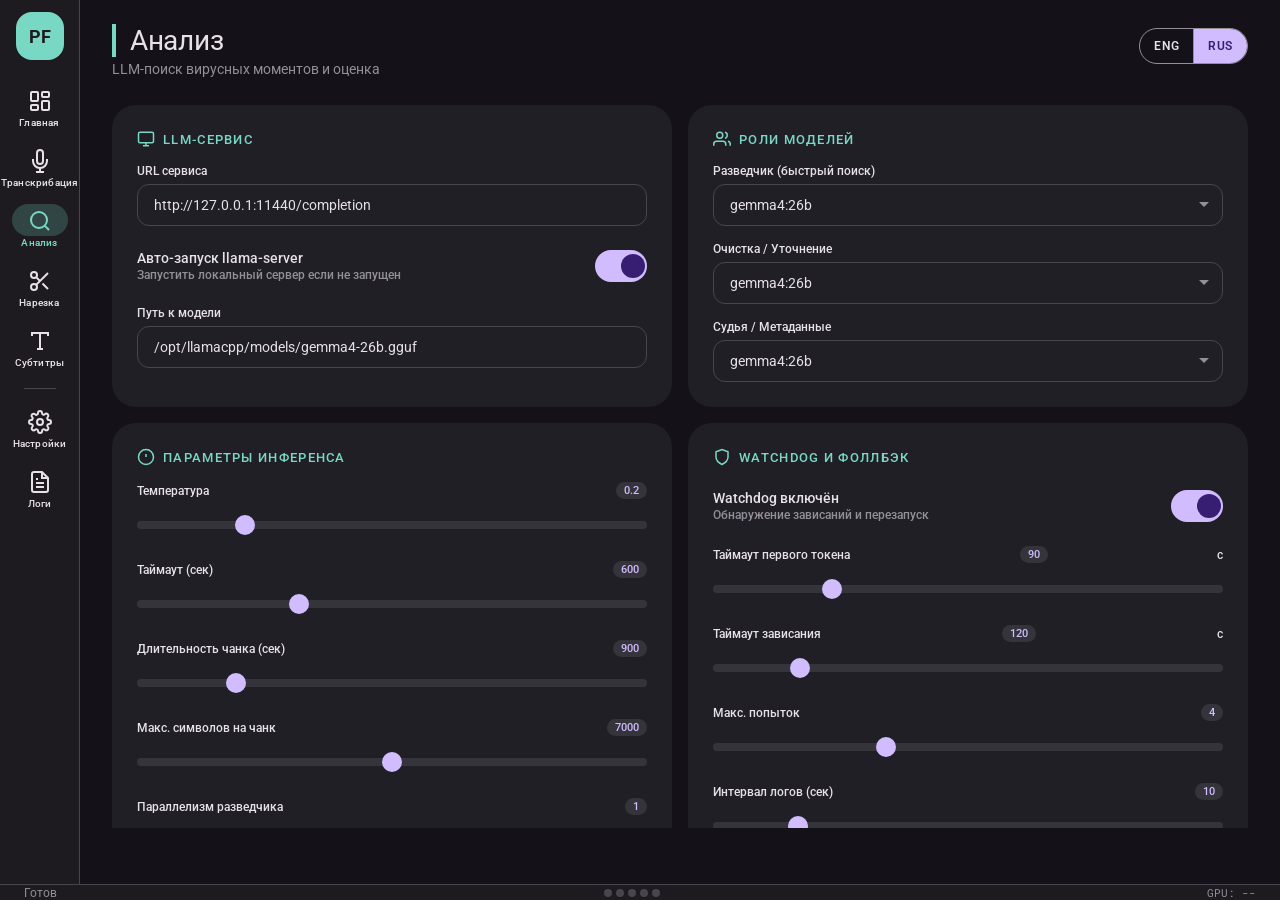
==== gui/analyze.html @ 3913f697 "refactor(gui): split single-file GUI into separate per-stage pages The pipeline GUI was one 3300-lin" ====
<!doctype html>
<html lang="ru">
<head>
  <meta charset="utf-8">
  <meta name="viewport" content="width=device-width,initial-scale=1">
  <title>Podcast Reels Forge — Анализ</title>
  <link href="https://fonts.googleapis.com/css2?family=Roboto:wght@400;500;700&family=Roboto+Mono:wght@400;500&display=swap" rel="stylesheet">
  <link rel="stylesheet" href="assets/app.css">
</head>
<body data-page="analyze">
  <div class="app-shell">
    <!-- NAVIGATION RAIL -->
    <nav class="nav-rail">
      <a href="index.html" class="nav-rail-brand">PF</a>

      <a class="nav-rail-item" data-tab="dashboard" data-tooltip-i18n="nav_dashboard" href="index.html">
        <svg viewBox="0 0 24 24" fill="none" stroke="currentColor" stroke-width="2"><rect x="3" y="3" width="7" height="9" rx="1"/><rect x="14" y="3" width="7" height="5" rx="1"/><rect x="14" y="12" width="7" height="9" rx="1"/><rect x="3" y="16" width="7" height="5" rx="1"/></svg>
        <span data-i18n="nav_home">Главная</span>
      </a>
      <a class="nav-rail-item" data-tab="transcribe" data-tooltip-i18n="nav_transcribe" href="transcribe.html">
        <svg viewBox="0 0 24 24" fill="none" stroke="currentColor" stroke-width="2"><path d="M12 1a3 3 0 0 0-3 3v8a3 3 0 0 0 6 0V4a3 3 0 0 0-3-3z"/><path d="M19 10v2a7 7 0 0 1-14 0v-2"/><line x1="12" y1="19" x2="12" y2="23"/><line x1="8" y1="23" x2="16" y2="23"/></svg>
        <span data-i18n="nav_transcribe">Транскрибация</span>
      </a>
      <a class="nav-rail-item" data-tab="analyze" data-tooltip-i18n="nav_analyze" href="analyze.html">
        <svg viewBox="0 0 24 24" fill="none" stroke="currentColor" stroke-width="2"><circle cx="11" cy="11" r="8"/><line x1="21" y1="21" x2="16.65" y2="16.65"/></svg>
        <span data-i18n="nav_analyze">Анализ</span>
      </a>
      <a class="nav-rail-item" data-tab="cut" data-tooltip-i18n="nav_cut" href="cut.html">
        <svg viewBox="0 0 24 24" fill="none" stroke="currentColor" stroke-width="2"><circle cx="6" cy="6" r="3"/><circle cx="6" cy="18" r="3"/><line x1="20" y1="4" x2="8.12" y2="15.88"/><line x1="14.47" y1="14.48" x2="20" y2="20"/><line x1="8.12" y1="8.12" x2="12" y2="12"/></svg>
        <span data-i18n="nav_cut">Нарезка</span>
      </a>
      <a class="nav-rail-item" data-tab="subtitles" data-tooltip-i18n="nav_subtitles" href="subtitles.html">
        <svg viewBox="0 0 24 24" fill="none" stroke="currentColor" stroke-width="2"><polyline points="4 7 4 4 20 4 20 7"/><line x1="9" y1="20" x2="15" y2="20"/><line x1="12" y1="4" x2="12" y2="20"/></svg>
        <span data-i18n="nav_subs">Субтитры</span>
      </a>

      <div class="nav-rail-divider"></div>

      <a class="nav-rail-item" data-tab="settings" data-tooltip-i18n="nav_settings" href="settings.html">
        <svg viewBox="0 0 24 24" fill="none" stroke="currentColor" stroke-width="2"><circle cx="12" cy="12" r="3"/><path d="M19.4 15a1.65 1.65 0 0 0 .33 1.82l.06.06a2 2 0 0 1 0 2.83 2 2 0 0 1-2.83 0l-.06-.06a1.65 1.65 0 0 0-1.82-.33 1.65 1.65 0 0 0-1 1.51V21a2 2 0 0 1-2 2 2 2 0 0 1-2-2v-.09A1.65 1.65 0 0 0 9 19.4a1.65 1.65 0 0 0-1.82.33l-.06.06a2 2 0 0 1-2.83 0 2 2 0 0 1 0-2.83l.06-.06A1.65 1.65 0 0 0 4.68 15a1.65 1.65 0 0 0-1.51-1H3a2 2 0 0 1-2-2 2 2 0 0 1 2-2h.09A1.65 1.65 0 0 0 4.6 9a1.65 1.65 0 0 0-.33-1.82l-.06-.06a2 2 0 0 1 0-2.83 2 2 0 0 1 2.83 0l.06.06A1.65 1.65 0 0 0 9 4.68a1.65 1.65 0 0 0 1-1.51V3a2 2 0 0 1 2-2 2 2 0 0 1 2 2v.09a1.65 1.65 0 0 0 1 1.51 1.65 1.65 0 0 0 1.82-.33l.06-.06a2 2 0 0 1 2.83 0 2 2 0 0 1 0 2.83l-.06.06A1.65 1.65 0 0 0 19.4 9a1.65 1.65 0 0 0 1.51 1H21a2 2 0 0 1 2 2 2 2 0 0 1-2 2h-.09a1.65 1.65 0 0 0-1.51 1z"/></svg>
        <span data-i18n="nav_settings">Настройки</span>
      </a>
      <a class="nav-rail-item" data-tab="logs" data-tooltip-i18n="nav_logs" href="logs.html">
        <svg viewBox="0 0 24 24" fill="none" stroke="currentColor" stroke-width="2"><path d="M14 2H6a2 2 0 0 0-2 2v16a2 2 0 0 0 2 2h12a2 2 0 0 0 2-2V8z"/><polyline points="14 2 14 8 20 8"/><line x1="16" y1="13" x2="8" y2="13"/><line x1="16" y1="17" x2="8" y2="17"/><polyline points="10 9 9 9 8 9"/></svg>
        <span data-i18n="nav_logs">Логи</span>
      </a>
    </nav>

    <!-- MAIN CONTENT -->
    <main class="main-content" id="mainContent">

      <div class="tab-page active" id="tab-analyze">
        <div class="page-header">
          <div class="page-header-text">
            <h2 data-i18n="an_title">Анализ</h2>
            <p data-i18n="an_desc">LLM-поиск вирусных моментов и оценка</p>
          </div>
          <div class="lang-toggle">
            <button class="lang-toggle-btn" data-lang="en">ENG</button>
            <button class="lang-toggle-btn active" data-lang="ru">RUS</button>
          </div>
        </div>

        <div class="grid-2">
          <div class="card">
            <div class="card-title">
              <svg viewBox="0 0 24 24" fill="none" stroke="currentColor" stroke-width="2"><rect x="2" y="3" width="20" height="14" rx="2" ry="2"/><line x1="8" y1="21" x2="16" y2="21"/><line x1="12" y1="17" x2="12" y2="21"/></svg>
              <span data-i18n="an_service">LLM-сервис</span>
            </div>
            <div class="field" style="margin-bottom: 16px;">
              <label data-i18n="an_url">URL сервиса</label>
              <input type="text" id="cfgAnalyzeUrl" value="http://127.0.0.1:11440/completion">
            </div>
            <div class="field" style="margin-bottom: 16px;">
              <label class="m3-switch">
                <div>
                  <div class="m3-switch-text" data-i18n="an_autostart">Авто-запуск llama-server</div>
                  <div class="m3-switch-desc" data-i18n="an_autostart_desc">Запустить локальный сервер если не запущен</div>
                </div>
                <input type="checkbox" id="cfgAnalyzeAutoStart" checked>
                <div class="m3-switch-track"><div class="m3-switch-thumb"></div></div>
              </label>
            </div>
            <div class="field">
              <label data-i18n="an_model_path">Путь к модели</label>
              <input type="text" id="cfgAnalyzeModelPath" value="/opt/llamacpp/models/gemma4-26b.gguf">
            </div>
          </div>

          <div class="card">
            <div class="card-title">
              <svg viewBox="0 0 24 24" fill="none" stroke="currentColor" stroke-width="2"><path d="M17 21v-2a4 4 0 0 0-4-4H5a4 4 0 0 0-4 4v2"/><circle cx="9" cy="7" r="4"/><path d="M23 21v-2a4 4 0 0 0-3-3.87"/><path d="M16 3.13a4 4 0 0 1 0 7.75"/></svg>
              <span data-i18n="an_roles">Роли моделей</span>
            </div>
            <div class="field" style="margin-bottom: 16px;">
              <label data-i18n="an_scout">Разведчик (быстрый поиск)</label>
              <select id="cfgAnalyzeScout">
                <option value="gemma4:26b">gemma4:26b</option>
                <option value="gemma4">gemma4</option>
                <option value="gemma4:12b">gemma4:12b</option>
              </select>
            </div>
            <div class="field" style="margin-bottom: 16px;">
              <label data-i18n="an_cleanup">Очистка / Уточнение</label>
              <select id="cfgAnalyzeCleanup">
                <option value="gemma4:26b">gemma4:26b</option>
                <option value="gemma4">gemma4</option>
                <option value="gemma4:12b">gemma4:12b</option>
              </select>
            </div>
            <div class="field">
              <label data-i18n="an_judge">Судья / Метаданные</label>
              <select id="cfgAnalyzeJudge">
                <option value="gemma4:26b">gemma4:26b</option>
                <option value="gemma4">gemma4</option>
                <option value="gemma4:12b">gemma4:12b</option>
              </select>
            </div>
          </div>
        </div>

        <div class="grid-2">
          <div class="card">
            <div class="card-title">
              <svg viewBox="0 0 24 24" fill="none" stroke="currentColor" stroke-width="2"><circle cx="12" cy="12" r="10"/><line x1="12" y1="8" x2="12" y2="12"/><line x1="12" y1="16" x2="12.01" y2="16"/></svg>
              <span data-i18n="an_params">Параметры инференса</span>
            </div>
            <div class="field" style="margin-bottom: 16px;">
              <label><span data-i18n="an_temp">Температура</span> <span class="value" id="v-cfgAnalyzeTemp">0.2</span></label>
              <input type="range" id="cfgAnalyzeTemp" min="0.0" max="1.0" step="0.05" value="0.2">
            </div>
            <div class="field" style="margin-bottom: 16px;">
              <label><span data-i18n="an_timeout">Таймаут (сек)</span> <span class="value" id="v-cfgAnalyzeTimeout">600</span></label>
              <input type="range" id="cfgAnalyzeTimeout" min="60" max="1800" step="30" value="600">
            </div>
            <div class="field" style="margin-bottom: 16px;">
              <label><span data-i18n="an_chunk">Длительность чанка (сек)</span> <span class="value" id="v-cfgAnalyzeChunk">900</span></label>
              <input type="range" id="cfgAnalyzeChunk" min="300" max="3600" step="60" value="900">
            </div>
            <div class="field" style="margin-bottom: 16px;">
              <label><span data-i18n="an_max_chars">Макс. символов на чанк</span> <span class="value" id="v-cfgAnalyzeMaxChars">7000</span></label>
              <input type="range" id="cfgAnalyzeMaxChars" min="2000" max="12000" step="500" value="7000">
            </div>
            <div class="field">
              <label><span data-i18n="an_scout_par">Параллелизм разведчика</span> <span class="value" id="v-cfgAnalyzeScoutParallelism">1</span></label>
              <input type="range" id="cfgAnalyzeScoutParallelism" min="1" max="8" step="1" value="1">
            </div>
          </div>

          <div class="card">
            <div class="card-title">
              <svg viewBox="0 0 24 24" fill="none" stroke="currentColor" stroke-width="2"><path d="M12 22s8-4 8-10V5l-8-3-8 3v7c0 6 8 10 8 10z"/></svg>
              <span data-i18n="an_watchdog">Watchdog и фоллбэк</span>
            </div>
            <div class="field" style="margin-bottom: 16px;">
              <label class="m3-switch">
                <div>
                  <div class="m3-switch-text" data-i18n="an_wd_enabled">Watchdog включён</div>
                  <div class="m3-switch-desc" data-i18n="an_wd_desc">Обнаружение зависаний и перезапуск</div>
                </div>
                <input type="checkbox" id="cfgAnalyzeWatchdog" checked>
                <div class="m3-switch-track"><div class="m3-switch-thumb"></div></div>
              </label>
            </div>
            <div class="field" style="margin-bottom: 16px;">
              <label><span data-i18n="an_wd_first">Таймаут первого токена</span> <span class="value" id="v-cfgAnalyzeFirstToken">90</span>с</label>
              <input type="range" id="cfgAnalyzeFirstToken" min="30" max="300" step="10" value="90">
            </div>
            <div class="field" style="margin-bottom: 16px;">
              <label><span data-i18n="an_wd_stall">Таймаут зависания</span> <span class="value" id="v-cfgAnalyzeStall">120</span>с</label>
              <input type="range" id="cfgAnalyzeStall" min="30" max="600" step="10" value="120">
            </div>
            <div class="field" style="margin-bottom: 16px;">
              <label><span data-i18n="an_wd_retries">Макс. попыток</span> <span class="value" id="v-cfgAnalyzeRetries">4</span></label>
              <input type="range" id="cfgAnalyzeRetries" min="1" max="10" step="1" value="4">
            </div>
            <div class="field">
              <label><span data-i18n="an_wd_log">Интервал логов (сек)</span> <span class="value" id="v-cfgAnalyzeLogInterval">10</span></label>
              <input type="range" id="cfgAnalyzeLogInterval" min="1" max="60" step="1" value="10">
            </div>
          </div>
        </div>

        <div class="card">
          <div class="card-title">
            <svg viewBox="0 0 24 24" fill="none" stroke="currentColor" stroke-width="2"><rect x="2" y="2" width="20" height="8" rx="2" ry="2"/><rect x="2" y="14" width="20" height="8" rx="2" ry="2"/><line x1="6" y1="6" x2="6.01" y2="6"/><line x1="6" y1="18" x2="6.01" y2="18"/></svg>
            <span data-i18n="an_service_tuning">Сервис llama.cpp — VRAM и производительность</span>
          </div>
          <div class="grid-3">
            <div class="field">
              <label><span data-i18n="an_ngpu">Слои на GPU (n_gpu_layers)</span> <span class="value" id="v-cfgLlamaNgpu">0</span></label>
              <input type="range" id="cfgLlamaNgpu" min="0" max="999" step="1" value="0">
            </div>
            <div class="field">
              <label><span data-i18n="an_ctx">Размер контекста (ctx_size)</span> <span class="value" id="v-cfgLlamaCtx">8192</span></label>
              <input type="range" id="cfgLlamaCtx" min="2048" max="32768" step="1024" value="8192">
            </div>
            <div class="field">
              <label><span data-i18n="an_startup">Таймаут старта (сек)</span> <span class="value" id="v-cfgLlamaStartupTimeout">120</span></label>
              <input type="range" id="cfgLlamaStartupTimeout" min="30" max="600" step="10" value="120">
            </div>
            <div class="field">
              <label><span data-i18n="an_lbatch">Размер батча (batch_size)</span> <span class="value" id="v-cfgLlamaBatch">1024</span></label>
              <input type="range" id="cfgLlamaBatch" min="128" max="4096" step="128" value="1024">
            </div>
            <div class="field">
              <label><span data-i18n="an_ubatch">Микро-батч (ubatch_size)</span> <span class="value" id="v-cfgLlamaUbatch">512</span></label>
              <input type="range" id="cfgLlamaUbatch" min="64" max="2048" step="64" value="512">
            </div>
            <div class="field">
              <label><span data-i18n="an_lthreads">Потоки CPU (threads)</span> <span class="value" id="v-cfgLlamaThreads">4</span></label>
              <input type="range" id="cfgLlamaThreads" min="1" max="32" step="1" value="4">
            </div>
            <div class="field">
              <label><span data-i18n="an_parallel">Параллельные слоты (parallel)</span> <span class="value" id="v-cfgLlamaParallel">1</span></label>
              <input type="range" id="cfgLlamaParallel" min="1" max="8" step="1" value="1">
            </div>
            <div class="field">
              <label><span data-i18n="an_main_gpu">Основной GPU (main_gpu)</span> <span class="value" id="v-cfgLlamaMainGpu">0</span></label>
              <input type="range" id="cfgLlamaMainGpu" min="0" max="7" step="1" value="0">
            </div>
            <div class="field">
              <label data-i18n="an_cache_k">KV-кэш K (cache_type_k)</label>
              <select id="cfgLlamaCacheK">
                <option value="f16">f16</option>
                <option value="q8_0" selected>q8_0</option>
                <option value="q5_1">q5_1</option>
                <option value="q4_0">q4_0</option>
              </select>
            </div>
            <div class="field">
              <label data-i18n="an_cache_v">KV-кэш V (cache_type_v)</label>
              <select id="cfgLlamaCacheV">
                <option value="f16">f16</option>
                <option value="q8_0" selected>q8_0</option>
                <option value="q5_1">q5_1</option>
                <option value="q4_0">q4_0</option>
              </select>
            </div>
            <div class="field span-full">
              <label data-i18n="an_fallback">Фоллбэк-модели (через запятую)</label>
              <input type="text" id="cfgAnalyzeFallback" data-i18n-placeholder="an_fallback_ph" placeholder="например: gemma4:12b, gemma4">
            </div>
            <div class="field span-full">
              <label data-i18n="an_extra_args">Доп. аргументы llama-server (через пробел)</label>
              <input type="text" id="cfgLlamaExtraArgs" data-i18n-placeholder="an_extra_args_ph" placeholder="например: --flash-attn --no-mmap">
            </div>
          </div>
        </div>

        <div class="card">
          <div class="card-title">
            <svg viewBox="0 0 24 24" fill="none" stroke="currentColor" stroke-width="2"><path d="M16 21v-2a4 4 0 0 0-4-4H6a4 4 0 0 0-4 4v2"/><circle cx="9" cy="7" r="4"/><path d="M22 21v-2a4 4 0 0 0-3-3.87"/><path d="M16 3.13a4 4 0 0 1 0 7.75"/></svg>
            <span data-i18n="an_role_overrides">Переопределения по ролям</span>
          </div>
          <p style="margin:-8px 0 14px; font-size:12px; color:var(--md-sys-color-outline); line-height:1.5;" data-i18n="an_role_overrides_desc">Точечные настройки таймаута/температуры для каждой роли поверх общих параметров выше.</p>
          <div class="grid-3">
            <div class="field">
              <label><span data-i18n="an_ro_scout_timeout">Разведчик: таймаут</span> <span class="value" id="v-cfgRoScoutTimeout">600</span></label>
              <input type="range" id="cfgRoScoutTimeout" min="60" max="1800" step="30" value="600">
            </div>
            <div class="field">
              <label><span data-i18n="an_ro_scout_temp">Разведчик: температура</span> <span class="value" id="v-cfgRoScoutTemp">0.35</span></label>
              <input type="range" id="cfgRoScoutTemp" min="0" max="1" step="0.05" value="0.35">
            </div>
            <div class="field">
              <label><span data-i18n="an_ro_scout_chunk">Разведчик: чанк (сек)</span> <span class="value" id="v-cfgRoScoutChunk">1200</span></label>
              <input type="range" id="cfgRoScoutChunk" min="300" max="3600" step="60" value="1200">
            </div>
            <div class="field">
              <label><span data-i18n="an_ro_cleanup_timeout">Очистка: таймаут</span> <span class="value" id="v-cfgRoCleanupTimeout">600</span></label>
              <input type="range" id="cfgRoCleanupTimeout" min="60" max="1800" step="30" value="600">
            </div>
            <div class="field">
              <label><span data-i18n="an_ro_cleanup_temp">Очистка: температура</span> <span class="value" id="v-cfgRoCleanupTemp">0.15</span></label>
              <input type="range" id="cfgRoCleanupTemp" min="0" max="1" step="0.05" value="0.15">
            </div>
            <div class="field"></div>
            <div class="field">
              <label><span data-i18n="an_ro_judge_timeout">Судья: таймаут</span> <span class="value" id="v-cfgRoJudgeTimeout">600</span></label>
              <input type="range" id="cfgRoJudgeTimeout" min="60" max="1800" step="30" value="600">
            </div>
            <div class="field">
              <label><span data-i18n="an_ro_judge_temp">Судья: температура</span> <span class="value" id="v-cfgRoJudgeTemp">0.05</span></label>
              <input type="range" id="cfgRoJudgeTemp" min="0" max="1" step="0.05" value="0.05">
            </div>
            <div class="field"></div>
          </div>
        </div>

        <div class="card">
          <div class="card-title">
            <svg viewBox="0 0 24 24" fill="none" stroke="currentColor" stroke-width="2"><path d="M14 2H6a2 2 0 0 0-2 2v16a2 2 0 0 0 2 2h12a2 2 0 0 0 2-2V8z"/><polyline points="14 2 14 8 20 8"/></svg>
            <span data-i18n="an_prompts">Промпты и язык</span>
          </div>
          <div class="grid-2">
            <div class="field">
              <label data-i18n="an_prompt_lang">Язык промптов</label>
              <div class="chip-group">
                <button class="chip active" data-field="cfgAnalyzeLang" data-value="auto" data-i18n="chip_auto">Авто</button>
                <button class="chip" data-field="cfgAnalyzeLang" data-value="ru">Русский</button>
                <button class="chip" data-field="cfgAnalyzeLang" data-value="en">English</button>
              </div>
              <input type="hidden" id="cfgAnalyzeLang" value="auto">
            </div>
            <div class="field">
              <label data-i18n="an_variant">Вариант промпта</label>
              <div class="chip-group">
                <button class="chip active" data-field="cfgAnalyzeVariant" data-value="default" data-i18n="an_default">По умолчанию</button>
                <button class="chip" data-field="cfgAnalyzeVariant" data-value="a">Вариант A</button>
                <button class="chip" data-field="cfgAnalyzeVariant" data-value="b">Вариант B</button>
              </div>
              <input type="hidden" id="cfgAnalyzeVariant" value="default">
            </div>
          </div>
        </div>
      </div>
    </main>

    <footer class="bottom-bar">
      <div class="bottom-bar-left">
        <span class="bottom-status" id="bottomStatus" data-i18n="bottom_ready">Готов</span>
      </div>
      <div class="bottom-bar-center">
        <div class="pipeline-overview" id="pipelineOverview">
          <div class="pipeline-overview-dot" data-stage="transcribe"></div>
          <div class="pipeline-overview-dot" data-stage="diarize"></div>
          <div class="pipeline-overview-dot" data-stage="analyze"></div>
          <div class="pipeline-overview-dot" data-stage="cut"></div>
          <div class="pipeline-overview-dot" data-stage="subtitles"></div>
        </div>
      </div>
      <div class="bottom-bar-right">
        <span class="gpu-info" id="gpuInfo">GPU: --</span>
      </div>
    </footer>
  </div>

  <script src="assets/app.js"></script>
</body>
</html>
---- gui/assets/app.css ----
:root {
      --md-sys-color-background: #141218;
      --md-sys-color-on-background: #e6e0e9;
      --md-sys-color-surface: #141218;
      --md-sys-color-surface-container-low: #1d1b20;
      --md-sys-color-surface-container: #211f26;
      --md-sys-color-surface-container-high: #2b2930;
      --md-sys-color-surface-container-highest: #36343b;
      --md-sys-color-primary: #d0bcff;
      --md-sys-color-on-primary: #381e72;
      --md-sys-color-primary-container: #4f378b;
      --md-sys-color-on-primary-container: #eaddff;
      --md-sys-color-secondary: #ccc2dc;
      --md-sys-color-on-secondary: #332d41;
      --md-sys-color-secondary-container: #4a4458;
      --md-sys-color-on-secondary-container: #e8def8;
      --md-sys-color-tertiary: #efb8c8;
      --md-sys-color-on-tertiary: #492532;
      --md-sys-color-tertiary-container: #633b48;
      --md-sys-color-on-tertiary-container: #ffd8e4;
      --md-sys-color-error: #f2b8b5;
      --md-sys-color-on-error: #601410;
      --md-sys-color-error-container: #8c1d18;
      --md-sys-color-success: #a8dab5;
      --md-sys-color-success-container: #1b5e20;
      --md-sys-color-outline: #938f99;
      --md-sys-color-outline-variant: #49454f;
      --md-elevation-1: 0px 1px 3px 1px rgba(0,0,0,.15), 0px 1px 2px 0px rgba(0,0,0,.30);
      --md-elevation-2: 0px 2px 6px 2px rgba(0,0,0,.15), 0px 1px 2px 0px rgba(0,0,0,.30);
      --md-elevation-3: 0px 4px 8px 3px rgba(0,0,0,.15), 0px 1px 3px 0px rgba(0,0,0,.30);
      --ease-standard: cubic-bezier(0.2, 0, 0, 1);
      --ease-emphasized: cubic-bezier(0.2, 0, 0, 1);
      --brand-color: #d0bcff;
      --font-code: 'Roboto Mono', monospace;
    }

    *, *::before, *::after { box-sizing: border-box; -webkit-tap-highlight-color: transparent; }
    html, body { margin: 0; min-height: 100vh; overflow: hidden; }
    body {
      font-family: 'Roboto', system-ui, sans-serif;
      color: var(--md-sys-color-on-background);
      background: var(--md-sys-color-background);
    }

    .app-shell {
      display: grid;
      grid-template-columns: 80px 1fr;
      grid-template-rows: 1fr 56px;
      height: 100vh;
    }

    /* ===== NAVIGATION RAIL ===== */
    .nav-rail {
      grid-row: 1 / -1;
      background: var(--md-sys-color-surface-container-low);
      border-right: 1px solid var(--md-sys-color-outline-variant);
      display: flex;
      flex-direction: column;
      align-items: center;
      padding: 12px 0;
      gap: 4px;
      z-index: 100;
    }
    .nav-rail-brand {
      width: 48px; height: 48px; border-radius: 16px;
      background: var(--md-sys-color-primary-container);
      display: flex; align-items: center; justify-content: center;
      margin-bottom: 16px;
      color: var(--md-sys-color-on-primary-container);
      font-weight: 700; font-size: 18px;
    }
    .nav-rail-item {
      width: 56px; height: 56px; border-radius: 16px;
      display: flex; flex-direction: column; align-items: center; justify-content: center;
      gap: 4px; cursor: pointer; position: relative;
      background: transparent; border: none; color: var(--md-sys-color-on-surface-variant);
      transition: all 0.2s var(--ease-standard);
    }
    .nav-rail-item svg { width: 24px; height: 24px; transition: 0.2s; }
    .nav-rail-item span { font-size: 10px; font-weight: 500; letter-spacing: 0.02em; }
    .nav-rail-item:hover { background: rgba(208,188,255,0.08); }
    .nav-rail-item.active { color: var(--md-sys-color-on-secondary-container); }
    .nav-rail-item.active::before {
      content: ''; position: absolute; left: 0; right: 0; top: 4px; height: 32px;
      background: var(--md-sys-color-secondary-container); border-radius: 16px; z-index: -1;
    }
    .nav-rail-item.active svg { color: var(--md-sys-color-on-secondary-container); }
    .nav-rail-divider { width: 32px; height: 1px; background: var(--md-sys-color-outline-variant); margin: 8px 0; }

    /* ===== MAIN CONTENT ===== */
    .main-content {
      overflow-y: auto; overflow-x: hidden;
      padding: 24px 32px;
      scroll-behavior: smooth;
    }
    .main-content::-webkit-scrollbar { width: 6px; }
    .main-content::-webkit-scrollbar-track { background: transparent; }
    .main-content::-webkit-scrollbar-thumb { background: var(--md-sys-color-outline-variant); border-radius: 3px; }

    .tab-page { display: none; animation: fadeIn 0.3s var(--ease-standard); }
    .tab-page.active { display: block; }
    @keyframes fadeIn { from { opacity: 0; transform: translateY(12px); } to { opacity: 1; transform: translateY(0); } }

    .page-header { margin-bottom: 28px; display: flex; justify-content: space-between; align-items: flex-start; }
    .page-header-text h2 { margin: 0 0 4px; font-size: 28px; font-weight: 400; letter-spacing: -0.01em; }
    .page-header-text p { margin: 0; color: var(--md-sys-color-outline); font-size: 14px; }

    /* ===== LANGUAGE TOGGLE ===== */
    .lang-toggle {
      display: inline-flex; border: 1px solid var(--md-sys-color-outline); border-radius: 20px;
      overflow: hidden; height: 36px; flex-shrink: 0; margin-top: 4px;
    }
    .lang-toggle-btn {
      display: flex; align-items: center; justify-content: center;
      padding: 0 14px; border: none; cursor: pointer; position: relative;
      background: transparent; font-family: inherit; font-size: 12px; font-weight: 600;
      color: var(--md-sys-color-on-surface-variant); transition: 0.2s var(--ease-standard);
      letter-spacing: 0.05em;
    }
    .lang-toggle-btn:not(:last-child) { border-right: 1px solid var(--md-sys-color-outline); }
    .lang-toggle-btn:hover { background: rgba(208,188,255,0.06); }
    .lang-toggle-btn.active {
      background: var(--md-sys-color-primary); color: var(--md-sys-color-on-primary);
    }

    /* ===== CARDS / SECTIONS ===== */
    .card {
      padding: 24px; border-radius: 24px;
      background: var(--md-sys-color-surface-container);
      border: 1px solid transparent;
      transition: box-shadow 0.3s var(--ease-standard), transform 0.2s;
      animation: slideUpFade 0.5s var(--ease-emphasized) backwards;
      margin-bottom: 16px;
    }
    .card:hover { box-shadow: var(--md-elevation-1); }
    .card-title {
      font-size: 13px; text-transform: uppercase; letter-spacing: 0.1em;
      color: var(--md-sys-color-primary); margin: 0 0 16px; font-weight: 500;
      display: flex; align-items: center; gap: 8px;
    }
    .card-title svg { width: 18px; height: 18px; }

    @keyframes slideUpFade {
      from { opacity: 0; transform: translateY(30px); }
      to { opacity: 1; transform: translateY(0); }
    }
    .card:nth-child(1) { animation-delay: 0.05s; }
    .card:nth-child(2) { animation-delay: 0.10s; }
    .card:nth-child(3) { animation-delay: 0.15s; }
    .card:nth-child(4) { animation-delay: 0.20s; }
    .card:nth-child(5) { animation-delay: 0.25s; }

    /* ===== GRID LAYOUTS ===== */
    .grid-2 { display: grid; grid-template-columns: 1fr 1fr; gap: 16px; }
    .grid-3 { display: grid; grid-template-columns: 1fr 1fr 1fr; gap: 16px; }
    .grid-4 { display: grid; grid-template-columns: 1fr 1fr 1fr 1fr; gap: 16px; }
    .span-full { grid-column: 1 / -1; }

    /* ===== FORM FIELDS ===== */
    .field { display: flex; flex-direction: column; gap: 6px; }
    .field label {
      font-size: 12px; color: var(--md-sys-color-on-surface-variant); font-weight: 500;
      display: flex; justify-content: space-between; align-items: center;
    }
    .field .value {
      color: var(--md-sys-color-primary); background: var(--md-sys-color-surface-container-highest);
      padding: 2px 8px; border-radius: 12px; font-variant-numeric: tabular-nums; font-size: 11px;
    }

    input[type="text"], input[type="number"], textarea, select {
      width: 100%; border: 1px solid var(--md-sys-color-outline-variant); border-radius: 12px;
      background: transparent; color: var(--md-sys-color-on-background);
      padding: 12px 16px; font-size: 14px; outline: none;
      transition: all 0.2s var(--ease-standard); font-family: inherit;
    }
    input[type="text"]:focus, input[type="number"]:focus, textarea:focus, select:focus {
      border-color: var(--md-sys-color-primary); border-width: 2px; padding: 11px 15px;
    }
    select { cursor: pointer; appearance: none;
      background-image: url("data:image/svg+xml,%3Csvg xmlns='http://www.w3.org/2000/svg' width='12' height='12' fill='%23938f99'%3E%3Cpath d='M6 8L1 3h10z'/%3E%3C/svg%3E");
      background-repeat: no-repeat; background-position: right 12px center; padding-right: 32px;
    }
    select option { background: var(--md-sys-color-surface-container-high); color: var(--md-sys-color-on-background); }
    textarea { resize: vertical; min-height: 80px; font-family: inherit; line-height: 1.5; }

    /* ===== SLIDERS ===== */
    input[type="range"] {
      -webkit-appearance: none; width: 100%; height: 40px; background: transparent;
      cursor: pointer; outline: none; margin: 0;
    }
    input[type="range"]::-webkit-slider-runnable-track {
      width: 100%; height: 8px; background: var(--md-sys-color-surface-container-highest);
      border-radius: 4px; transition: 0.2s;
    }
    input[type="range"]::-webkit-slider-thumb {
      -webkit-appearance: none; height: 20px; width: 20px; border-radius: 50%;
      background: var(--md-sys-color-primary); margin-top: -6px;
      box-shadow: 0 0 0 0 rgba(208,188,255,0); transition: 0.2s var(--ease-standard);
    }
    input[type="range"]:hover::-webkit-slider-thumb { box-shadow: 0 0 0 10px rgba(208,188,255,0.12); transform: scale(1.1); }
    input[type="range"]:active::-webkit-slider-thumb { box-shadow: 0 0 0 14px rgba(208,188,255,0.20); transform: scale(1.2); }

    /* ===== SWITCHES ===== */
    .m3-switch {
      display: flex; align-items: center; justify-content: space-between;
      width: 100%; cursor: pointer; padding: 8px 0;
    }
    .m3-switch input { display: none; }
    .m3-switch-track {
      width: 52px; height: 32px; border-radius: 16px; border: 2px solid var(--md-sys-color-outline);
      background: var(--md-sys-color-surface-container-highest); position: relative;
      transition: 0.3s var(--ease-standard); flex-shrink: 0;
    }
    .m3-switch-thumb {
      width: 16px; height: 16px; border-radius: 50%; background: var(--md-sys-color-outline);
      position: absolute; top: 6px; left: 6px; transition: 0.3s var(--ease-standard);
    }
    .m3-switch:hover .m3-switch-thumb { box-shadow: 0 0 0 10px rgba(230,224,233,0.08); }
    .m3-switch input:checked + .m3-switch-track { background: var(--md-sys-color-primary); border-color: var(--md-sys-color-primary); }
    .m3-switch input:checked + .m3-switch-track .m3-switch-thumb {
      background: var(--md-sys-color-on-primary); width: 24px; height: 24px; top: 2px; left: 24px;
    }
    .m3-switch-text { font-weight: 500; font-size: 14px; color: var(--md-sys-color-on-background); }
    .m3-switch-desc { font-size: 12px; color: var(--md-sys-color-outline); margin-top: 2px; }

    /* ===== CHIPS ===== */
    .chip-group { display: flex; gap: 8px; flex-wrap: wrap; }
    .chip {
      position: relative; overflow: hidden;
      font-size: 13px; font-weight: 500; padding: 0 16px; height: 32px; border-radius: 8px;
      background: transparent; border: 1px solid var(--md-sys-color-outline);
      color: var(--md-sys-color-on-surface-variant); cursor: pointer;
      transition: all 0.2s var(--ease-standard);
      display: inline-flex; align-items: center; justify-content: center; gap: 6px;
    }
    .chip::after { content: ''; position: absolute; inset: 0; background: currentColor; opacity: 0; transition: opacity 0.2s; }
    .chip:hover::after { opacity: 0.08; }
    .chip.active {
      background: var(--md-sys-color-secondary-container); border-color: transparent;
      color: var(--md-sys-color-on-secondary-container);
    }
    .chip svg { width: 16px; height: 16px; }

    /* ===== BUTTONS ===== */
    .btn {
      position: relative; overflow: hidden;
      border: none; border-radius: 20px; height: 40px; font-size: 14px; font-weight: 500;
      cursor: pointer; display: inline-flex; align-items: center; justify-content: center;
      gap: 8px; transition: transform 0.1s, box-shadow 0.2s, background 0.2s;
      font-family: inherit; padding: 0 24px;
    }
    .btn:active { transform: scale(0.96); }
    .btn svg { width: 18px; height: 18px; }
    .btn-filled { background: var(--md-sys-color-primary); color: var(--md-sys-color-on-primary); }
    .btn-filled:hover { box-shadow: var(--md-elevation-1); }
    .btn-tonal { background: var(--md-sys-color-secondary-container); color: var(--md-sys-color-on-secondary-container); }
    .btn-tonal:hover { box-shadow: var(--md-elevation-1); }
    .btn-outlined { background: transparent; border: 1px solid var(--md-sys-color-outline); color: var(--md-sys-color-primary); }
    .btn-outlined:hover { background: rgba(208,188,255,0.08); }
    .btn-text { background: transparent; color: var(--md-sys-color-primary); padding: 0 12px; }
    .btn-text:hover { background: rgba(208,188,255,0.08); }
    .btn-danger { background: var(--md-sys-color-error-container); color: var(--md-sys-color-error); }
    .btn-success { background: var(--md-sys-color-success-container); color: var(--md-sys-color-success); }
    .btn:disabled { opacity: 0.5; cursor: not-allowed; pointer-events: none; }
    .btn-group { display: flex; gap: 8px; flex-wrap: wrap; }

    /* ===== FILE UPLOAD ===== */
    .file-drop {
      position: relative; overflow: hidden;
      border: 2px dashed var(--md-sys-color-outline); border-radius: 16px;
      padding: 32px; text-align: center; cursor: pointer;
      background: transparent; transition: 0.3s; color: var(--md-sys-color-on-surface-variant);
    }
    .file-drop:hover { border-color: var(--md-sys-color-primary); background: rgba(208,188,255,0.04); color: var(--md-sys-color-primary); }
    .file-drop.dragover { border-color: var(--md-sys-color-primary); background: rgba(208,188,255,0.08); }
    .file-drop svg { width: 48px; height: 48px; margin-bottom: 12px; opacity: 0.6; }
    .file-drop p { margin: 0; font-size: 14px; font-weight: 500; }
    .file-drop small { font-size: 12px; color: var(--md-sys-color-outline); }
    .file-drop input { display: none; }

    /* ===== QUEUE LIST ===== */
    .queue-list { display: flex; flex-direction: column; gap: 8px; }
    .queue-item {
      display: grid; grid-template-columns: 40px 1fr auto auto auto; gap: 12px;
      align-items: center; padding: 12px 16px; border-radius: 16px;
      background: var(--md-sys-color-surface-container-low);
      transition: background 0.2s;
    }
    .queue-item:hover { background: var(--md-sys-color-surface-container-high); }
    .queue-item-icon {
      width: 40px; height: 40px; border-radius: 12px;
      background: var(--md-sys-color-primary-container);
      display: flex; align-items: center; justify-content: center;
      color: var(--md-sys-color-on-primary-container);
    }
    .queue-item-icon svg { width: 20px; height: 20px; }
    .queue-item-name { font-size: 14px; font-weight: 500; }
    .queue-item-meta { font-size: 12px; color: var(--md-sys-color-outline); }
    .queue-item-status {
      font-size: 11px; font-weight: 500; padding: 4px 12px; border-radius: 8px;
      text-transform: uppercase; letter-spacing: 0.05em;
    }
    .status-pending { background: var(--md-sys-color-surface-container-highest); color: var(--md-sys-color-outline); }
    .status-running { background: rgba(208,188,255,0.15); color: var(--md-sys-color-primary); }
    .status-done { background: var(--md-sys-color-success-container); color: var(--md-sys-color-success); }
    .status-error { background: var(--md-sys-color-error-container); color: var(--md-sys-color-error); }

    /* ===== PROGRESS BAR ===== */
    .progress-bar { width: 100%; height: 4px; background: var(--md-sys-color-surface-container-highest); border-radius: 2px; overflow: hidden; margin-top: 8px; }
    .progress-bar-fill { height: 100%; background: var(--md-sys-color-primary); border-radius: 2px; transition: width 0.5s var(--ease-standard); }

    /* ===== STAGE PIPELINE VISUAL ===== */
    .pipeline-visual {
      display: flex; align-items: center; gap: 0; padding: 20px 0; overflow-x: auto;
    }
    .pipeline-stage {
      display: flex; flex-direction: column; align-items: center; gap: 8px;
      min-width: 120px; position: relative;
    }
    .pipeline-stage-dot {
      width: 48px; height: 48px; border-radius: 50%;
      display: flex; align-items: center; justify-content: center;
      background: var(--md-sys-color-surface-container-highest);
      border: 2px solid var(--md-sys-color-outline-variant);
      color: var(--md-sys-color-outline); transition: all 0.3s;
    }
    .pipeline-stage-dot svg { width: 22px; height: 22px; }
    .pipeline-stage.active .pipeline-stage-dot {
      background: var(--md-sys-color-primary); border-color: var(--md-sys-color-primary);
      color: var(--md-sys-color-on-primary);
      box-shadow: 0 0 20px rgba(208,188,255,0.3);
    }
    .pipeline-stage.done .pipeline-stage-dot {
      background: var(--md-sys-color-success-container); border-color: var(--md-sys-color-success);
      color: var(--md-sys-color-success);
    }
    .pipeline-stage.error .pipeline-stage-dot {
      background: var(--md-sys-color-error-container); border-color: var(--md-sys-color-error);
      color: var(--md-sys-color-error);
    }
    .pipeline-stage-label { font-size: 11px; font-weight: 500; text-align: center; color: var(--md-sys-color-outline); }
    .pipeline-stage.active .pipeline-stage-label { color: var(--md-sys-color-primary); }
    .pipeline-stage.done .pipeline-stage-label { color: var(--md-sys-color-success); }
    .pipeline-connector {
      width: 40px; height: 2px; background: var(--md-sys-color-outline-variant);
      margin-top: -20px; flex-shrink: 0;
    }
    .pipeline-connector.done { background: var(--md-sys-color-success); }
    .pipeline-connector.active { background: var(--md-sys-color-primary); animation: pulse 1.5s infinite; }
    @keyframes pulse { 0%, 100% { opacity: 1; } 50% { opacity: 0.4; } }

    /* ===== LOG PANEL ===== */
    .log-panel {
      background: var(--md-sys-color-surface-container-low);
      border-radius: 16px; padding: 16px; max-height: 300px; overflow-y: auto;
      font-family: var(--font-code); font-size: 12px; line-height: 1.6;
      color: var(--md-sys-color-outline);
    }
    .log-panel::-webkit-scrollbar { width: 4px; }
    .log-panel::-webkit-scrollbar-thumb { background: var(--md-sys-color-outline-variant); border-radius: 2px; }
    .log-line { white-space: pre-wrap; word-break: break-all; }
    .log-line.info { color: var(--md-sys-color-primary); }
    .log-line.success { color: var(--md-sys-color-success); }
    .log-line.error { color: var(--md-sys-color-error); }
    .log-line.warn { color: #ffd54a; }
    .log-line .ts { color: var(--md-sys-color-outline-variant); margin-right: 8px; }

    /* ===== STAT CARDS ===== */
    .stat-card {
      padding: 20px; border-radius: 20px;
      background: var(--md-sys-color-surface-container);
      text-align: center;
    }
    .stat-card .stat-value { font-size: 32px; font-weight: 700; color: var(--md-sys-color-primary); }
    .stat-card .stat-label { font-size: 12px; color: var(--md-sys-color-outline); margin-top: 4px; text-transform: uppercase; letter-spacing: 0.05em; }

    /* ===== BOTTOM BAR ===== */
    .bottom-bar {
      grid-column: 1 / -1;
      background: var(--md-sys-color-surface-container-low);
      border-top: 1px solid var(--md-sys-color-outline-variant);
      display: flex; align-items: center; justify-content: space-between;
      padding: 0 24px; gap: 16px;
    }
    .bottom-bar-left { display: flex; align-items: center; gap: 16px; }
    .bottom-bar-center { display: flex; align-items: center; gap: 8px; flex: 1; justify-content: center; }
    .bottom-bar-right { display: flex; align-items: center; gap: 12px; }
    .pipeline-overview { display: flex; align-items: center; gap: 4px; }
    .pipeline-overview-dot {
      width: 8px; height: 8px; border-radius: 50%; background: var(--md-sys-color-outline-variant);
      transition: 0.3s;
    }
    .pipeline-overview-dot.done { background: var(--md-sys-color-success); }
    .pipeline-overview-dot.active { background: var(--md-sys-color-primary); animation: pulse 1.5s infinite; }
    .pipeline-overview-dot.error { background: var(--md-sys-color-error); }
    .bottom-status { font-size: 12px; color: var(--md-sys-color-outline); }
    .gpu-info { font-size: 11px; color: var(--md-sys-color-outline); font-family: var(--font-code); }

    /* ===== FAB ===== */
    .fab {
      position: fixed; bottom: 80px; right: 32px;
      width: 56px; height: 56px; border-radius: 16px;
      background: var(--md-sys-color-primary-container);
      color: var(--md-sys-color-on-primary-container);
      border: none; cursor: pointer; display: flex; align-items: center; justify-content: center;
      box-shadow: var(--md-elevation-3); transition: 0.3s var(--ease-standard); z-index: 50;
    }
    .fab:hover { box-shadow: var(--md-elevation-3); transform: scale(1.05); }
    .fab:active { transform: scale(0.95); }
    .fab svg { width: 24px; height: 24px; }

    /* ===== TOOLTIP ===== */
    [data-tooltip] { position: relative; }
    [data-tooltip]:hover::after {
      content: attr(data-tooltip); position: absolute; bottom: calc(100% + 8px); left: 50%;
      transform: translateX(-50%); padding: 6px 12px; border-radius: 8px;
      background: var(--md-sys-color-surface-container-highest); color: var(--md-sys-color-on-background);
      font-size: 12px; white-space: nowrap; z-index: 300;
      box-shadow: var(--md-elevation-2);
    }

    /* ===== EMPTY STATE ===== */
    .empty-state {
      text-align: center; padding: 60px 20px; color: var(--md-sys-color-outline);
    }
    .empty-state svg { width: 80px; height: 80px; margin-bottom: 16px; opacity: 0.3; }
    .empty-state h3 { margin: 0 0 8px; font-size: 18px; font-weight: 400; color: var(--md-sys-color-on-surface-variant); }
    .empty-state p { margin: 0; font-size: 14px; }


    /* ===== RESPONSIVE ===== */
    @media (max-width: 900px) {
      .app-shell { grid-template-columns: 1fr; }
      .nav-rail { display: none; }
      .grid-2, .grid-3, .grid-4 { grid-template-columns: 1fr; }
    }

    /* ===== PER-PAGE ACCENT (each page gets a slightly different colour) ===== */
    :root { --accent: var(--md-sys-color-primary); }
    body[data-page="dashboard"]  { --accent: #d0bcff; } /* purple  */
    body[data-page="transcribe"] { --accent: #9ecaff; } /* blue    */
    body[data-page="analyze"]    { --accent: #79d8c4; } /* teal    */
    body[data-page="cut"]        { --accent: #ffb77c; } /* amber   */
    body[data-page="subtitles"]  { --accent: #f3aed0; } /* pink    */
    body[data-page="settings"]   { --accent: #c9c3e6; } /* lavender*/
    body[data-page="logs"]       { --accent: #a8dab5; } /* green   */

    /* Decorative accents only — M3 primary control colours stay consistent. */
    .card-title, .card-title svg { color: var(--accent); }
    .nav-rail-brand { background: var(--accent); color: #1d1b20; text-decoration: none; }
    .page-header-text h2 { border-left: 4px solid var(--accent); padding-left: 14px; }
    .nav-rail-item.active { color: var(--accent); }
    .nav-rail-item.active svg { color: var(--accent); }
    .nav-rail-item.active::before { background: color-mix(in srgb, var(--accent) 22%, transparent); }
    a.nav-rail-item, a.nav-rail-brand { text-decoration: none; }
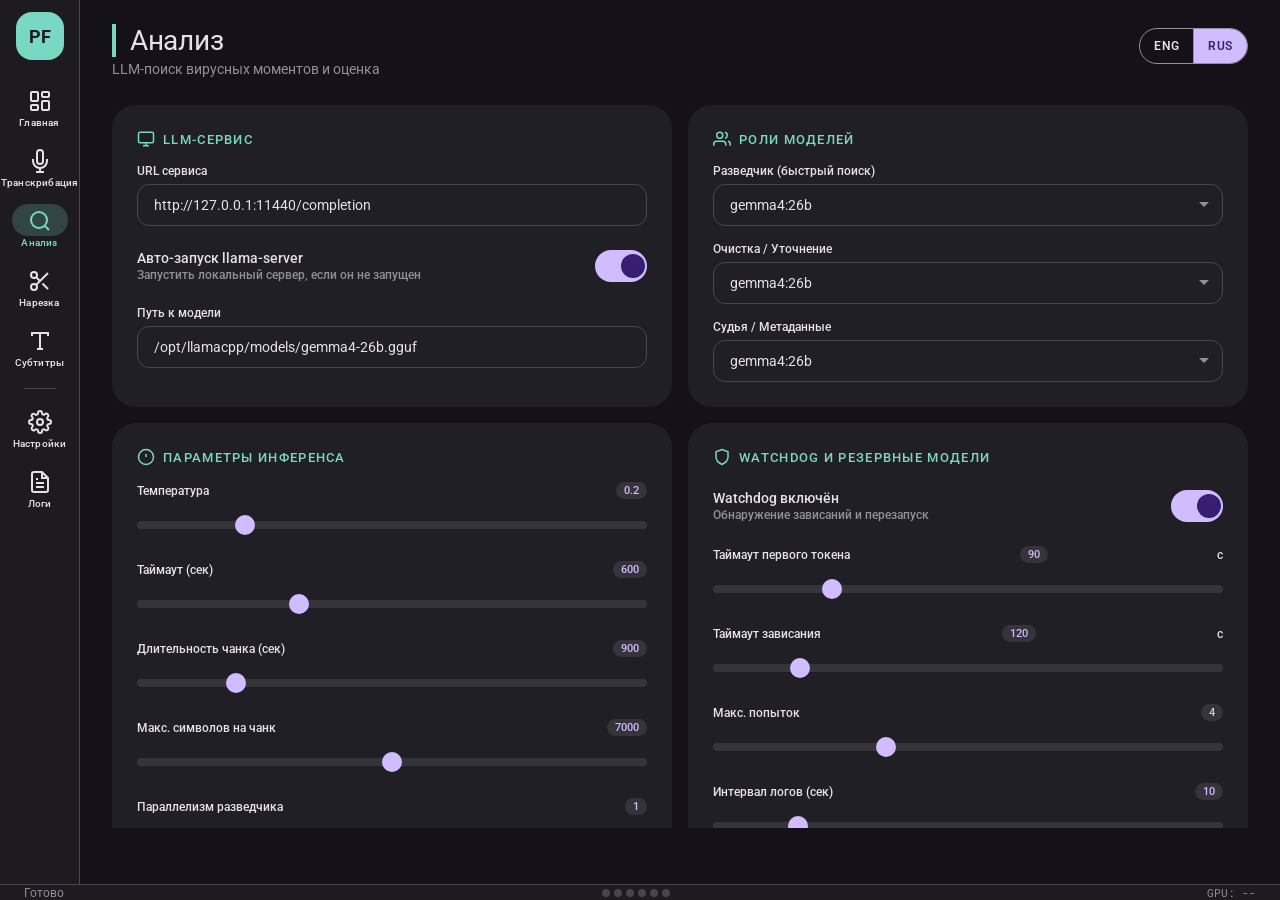
==== commit 2ececbaf: "feat(proofread): add an LLM transcript proofreading stage Whisper output carries spelling and punctu" ====
--- a/gui/analyze.html
+++ b/gui/analyze.html
@@ -325,6 +325,7 @@
         <div class="pipeline-overview" id="pipelineOverview">
           <div class="pipeline-overview-dot" data-stage="transcribe"></div>
           <div class="pipeline-overview-dot" data-stage="diarize"></div>
+          <div class="pipeline-overview-dot" data-stage="proofread"></div>
           <div class="pipeline-overview-dot" data-stage="analyze"></div>
           <div class="pipeline-overview-dot" data-stage="cut"></div>
           <div class="pipeline-overview-dot" data-stage="subtitles"></div>
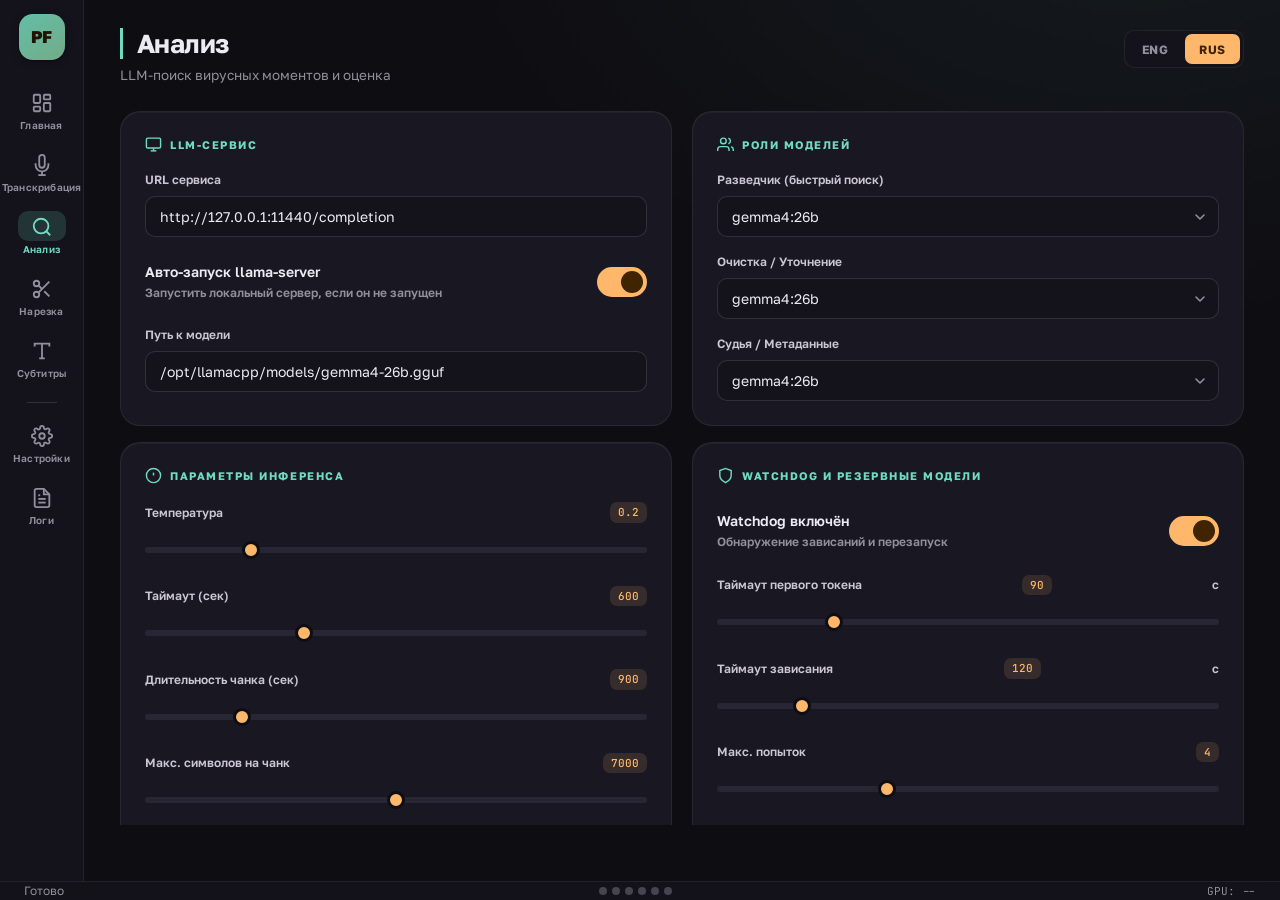
==== commit eb30ed03: "feat(gui): redesign on a token-based design system Rebuilds app.css as a design system rather than a" ====
--- a/gui/analyze.html
+++ b/gui/analyze.html
@@ -4,7 +4,10 @@
   <meta charset="utf-8">
   <meta name="viewport" content="width=device-width,initial-scale=1">
   <title>Podcast Reels Forge — Анализ</title>
-  <link href="https://fonts.googleapis.com/css2?family=Roboto:wght@400;500;700&family=Roboto+Mono:wght@400;500&display=swap" rel="stylesheet">
+  <meta name="color-scheme" content="dark">
+  <link rel="preconnect" href="https://fonts.googleapis.com">
+  <link rel="preconnect" href="https://fonts.gstatic.com" crossorigin>
+  <link href="https://fonts.googleapis.com/css2?family=Golos+Text:wght@400;500;600;700;800&family=JetBrains+Mono:wght@400;500;600;700&display=swap" rel="stylesheet">
   <link rel="stylesheet" href="assets/app.css">
 </head>
 <body data-page="analyze">
--- a/gui/assets/app.css
+++ b/gui/assets/app.css
@@ -1,455 +1,742 @@
-    :root {
-      --md-sys-color-background: #141218;
-      --md-sys-color-on-background: #e6e0e9;
-      --md-sys-color-surface: #141218;
-      --md-sys-color-surface-container-low: #1d1b20;
-      --md-sys-color-surface-container: #211f26;
-      --md-sys-color-surface-container-high: #2b2930;
-      --md-sys-color-surface-container-highest: #36343b;
-      --md-sys-color-primary: #d0bcff;
-      --md-sys-color-on-primary: #381e72;
-      --md-sys-color-primary-container: #4f378b;
-      --md-sys-color-on-primary-container: #eaddff;
-      --md-sys-color-secondary: #ccc2dc;
-      --md-sys-color-on-secondary: #332d41;
-      --md-sys-color-secondary-container: #4a4458;
-      --md-sys-color-on-secondary-container: #e8def8;
-      --md-sys-color-tertiary: #efb8c8;
-      --md-sys-color-on-tertiary: #492532;
-      --md-sys-color-tertiary-container: #633b48;
-      --md-sys-color-on-tertiary-container: #ffd8e4;
-      --md-sys-color-error: #f2b8b5;
-      --md-sys-color-on-error: #601410;
-      --md-sys-color-error-container: #8c1d18;
-      --md-sys-color-success: #a8dab5;
-      --md-sys-color-success-container: #1b5e20;
-      --md-sys-color-outline: #938f99;
-      --md-sys-color-outline-variant: #49454f;
-      --md-elevation-1: 0px 1px 3px 1px rgba(0,0,0,.15), 0px 1px 2px 0px rgba(0,0,0,.30);
-      --md-elevation-2: 0px 2px 6px 2px rgba(0,0,0,.15), 0px 1px 2px 0px rgba(0,0,0,.30);
-      --md-elevation-3: 0px 4px 8px 3px rgba(0,0,0,.15), 0px 1px 3px 0px rgba(0,0,0,.30);
-      --ease-standard: cubic-bezier(0.2, 0, 0, 1);
-      --ease-emphasized: cubic-bezier(0.2, 0, 0, 1);
-      --brand-color: #d0bcff;
-      --font-code: 'Roboto Mono', monospace;
-    }
-
-    *, *::before, *::after { box-sizing: border-box; -webkit-tap-highlight-color: transparent; }
-    html, body { margin: 0; min-height: 100vh; overflow: hidden; }
-    body {
-      font-family: 'Roboto', system-ui, sans-serif;
-      color: var(--md-sys-color-on-background);
-      background: var(--md-sys-color-background);
-    }
-
-    .app-shell {
-      display: grid;
-      grid-template-columns: 80px 1fr;
-      grid-template-rows: 1fr 56px;
-      height: 100vh;
-    }
-
-    /* ===== NAVIGATION RAIL ===== */
-    .nav-rail {
-      grid-row: 1 / -1;
-      background: var(--md-sys-color-surface-container-low);
-      border-right: 1px solid var(--md-sys-color-outline-variant);
-      display: flex;
-      flex-direction: column;
-      align-items: center;
-      padding: 12px 0;
-      gap: 4px;
-      z-index: 100;
-    }
-    .nav-rail-brand {
-      width: 48px; height: 48px; border-radius: 16px;
-      background: var(--md-sys-color-primary-container);
-      display: flex; align-items: center; justify-content: center;
-      margin-bottom: 16px;
-      color: var(--md-sys-color-on-primary-container);
-      font-weight: 700; font-size: 18px;
-    }
-    .nav-rail-item {
-      width: 56px; height: 56px; border-radius: 16px;
-      display: flex; flex-direction: column; align-items: center; justify-content: center;
-      gap: 4px; cursor: pointer; position: relative;
-      background: transparent; border: none; color: var(--md-sys-color-on-surface-variant);
-      transition: all 0.2s var(--ease-standard);
-    }
-    .nav-rail-item svg { width: 24px; height: 24px; transition: 0.2s; }
-    .nav-rail-item span { font-size: 10px; font-weight: 500; letter-spacing: 0.02em; }
-    .nav-rail-item:hover { background: rgba(208,188,255,0.08); }
-    .nav-rail-item.active { color: var(--md-sys-color-on-secondary-container); }
-    .nav-rail-item.active::before {
-      content: ''; position: absolute; left: 0; right: 0; top: 4px; height: 32px;
-      background: var(--md-sys-color-secondary-container); border-radius: 16px; z-index: -1;
-    }
-    .nav-rail-item.active svg { color: var(--md-sys-color-on-secondary-container); }
-    .nav-rail-divider { width: 32px; height: 1px; background: var(--md-sys-color-outline-variant); margin: 8px 0; }
-
-    /* ===== MAIN CONTENT ===== */
-    .main-content {
-      overflow-y: auto; overflow-x: hidden;
-      padding: 24px 32px;
-      scroll-behavior: smooth;
-    }
-    .main-content::-webkit-scrollbar { width: 6px; }
-    .main-content::-webkit-scrollbar-track { background: transparent; }
-    .main-content::-webkit-scrollbar-thumb { background: var(--md-sys-color-outline-variant); border-radius: 3px; }
-
-    .tab-page { display: none; animation: fadeIn 0.3s var(--ease-standard); }
-    .tab-page.active { display: block; }
-    @keyframes fadeIn { from { opacity: 0; transform: translateY(12px); } to { opacity: 1; transform: translateY(0); } }
-
-    .page-header { margin-bottom: 28px; display: flex; justify-content: space-between; align-items: flex-start; }
-    .page-header-text h2 { margin: 0 0 4px; font-size: 28px; font-weight: 400; letter-spacing: -0.01em; }
-    .page-header-text p { margin: 0; color: var(--md-sys-color-outline); font-size: 14px; }
-
-    /* ===== LANGUAGE TOGGLE ===== */
-    .lang-toggle {
-      display: inline-flex; border: 1px solid var(--md-sys-color-outline); border-radius: 20px;
-      overflow: hidden; height: 36px; flex-shrink: 0; margin-top: 4px;
-    }
-    .lang-toggle-btn {
-      display: flex; align-items: center; justify-content: center;
-      padding: 0 14px; border: none; cursor: pointer; position: relative;
-      background: transparent; font-family: inherit; font-size: 12px; font-weight: 600;
-      color: var(--md-sys-color-on-surface-variant); transition: 0.2s var(--ease-standard);
-      letter-spacing: 0.05em;
-    }
-    .lang-toggle-btn:not(:last-child) { border-right: 1px solid var(--md-sys-color-outline); }
-    .lang-toggle-btn:hover { background: rgba(208,188,255,0.06); }
-    .lang-toggle-btn.active {
-      background: var(--md-sys-color-primary); color: var(--md-sys-color-on-primary);
-    }
-
-    /* ===== CARDS / SECTIONS ===== */
-    .card {
-      padding: 24px; border-radius: 24px;
-      background: var(--md-sys-color-surface-container);
-      border: 1px solid transparent;
-      transition: box-shadow 0.3s var(--ease-standard), transform 0.2s;
-      animation: slideUpFade 0.5s var(--ease-emphasized) backwards;
-      margin-bottom: 16px;
-    }
-    .card:hover { box-shadow: var(--md-elevation-1); }
-    .card-title {
-      font-size: 13px; text-transform: uppercase; letter-spacing: 0.1em;
-      color: var(--md-sys-color-primary); margin: 0 0 16px; font-weight: 500;
-      display: flex; align-items: center; gap: 8px;
-    }
-    .card-title svg { width: 18px; height: 18px; }
-
-    @keyframes slideUpFade {
-      from { opacity: 0; transform: translateY(30px); }
-      to { opacity: 1; transform: translateY(0); }
-    }
-    .card:nth-child(1) { animation-delay: 0.05s; }
-    .card:nth-child(2) { animation-delay: 0.10s; }
-    .card:nth-child(3) { animation-delay: 0.15s; }
-    .card:nth-child(4) { animation-delay: 0.20s; }
-    .card:nth-child(5) { animation-delay: 0.25s; }
-
-    /* ===== GRID LAYOUTS ===== */
-    .grid-2 { display: grid; grid-template-columns: 1fr 1fr; gap: 16px; }
-    .grid-3 { display: grid; grid-template-columns: 1fr 1fr 1fr; gap: 16px; }
-    .grid-4 { display: grid; grid-template-columns: 1fr 1fr 1fr 1fr; gap: 16px; }
-    .span-full { grid-column: 1 / -1; }
-
-    /* ===== FORM FIELDS ===== */
-    .field { display: flex; flex-direction: column; gap: 6px; }
-    .field label {
-      font-size: 12px; color: var(--md-sys-color-on-surface-variant); font-weight: 500;
-      display: flex; justify-content: space-between; align-items: center;
-    }
-    .field .value {
-      color: var(--md-sys-color-primary); background: var(--md-sys-color-surface-container-highest);
-      padding: 2px 8px; border-radius: 12px; font-variant-numeric: tabular-nums; font-size: 11px;
-    }
-
-    input[type="text"], input[type="number"], textarea, select {
-      width: 100%; border: 1px solid var(--md-sys-color-outline-variant); border-radius: 12px;
-      background: transparent; color: var(--md-sys-color-on-background);
-      padding: 12px 16px; font-size: 14px; outline: none;
-      transition: all 0.2s var(--ease-standard); font-family: inherit;
-    }
-    input[type="text"]:focus, input[type="number"]:focus, textarea:focus, select:focus {
-      border-color: var(--md-sys-color-primary); border-width: 2px; padding: 11px 15px;
-    }
-    select { cursor: pointer; appearance: none;
-      background-image: url("data:image/svg+xml,%3Csvg xmlns='http://www.w3.org/2000/svg' width='12' height='12' fill='%23938f99'%3E%3Cpath d='M6 8L1 3h10z'/%3E%3C/svg%3E");
-      background-repeat: no-repeat; background-position: right 12px center; padding-right: 32px;
-    }
-    select option { background: var(--md-sys-color-surface-container-high); color: var(--md-sys-color-on-background); }
-    textarea { resize: vertical; min-height: 80px; font-family: inherit; line-height: 1.5; }
-
-    /* ===== SLIDERS ===== */
-    input[type="range"] {
-      -webkit-appearance: none; width: 100%; height: 40px; background: transparent;
-      cursor: pointer; outline: none; margin: 0;
-    }
-    input[type="range"]::-webkit-slider-runnable-track {
-      width: 100%; height: 8px; background: var(--md-sys-color-surface-container-highest);
-      border-radius: 4px; transition: 0.2s;
-    }
-    input[type="range"]::-webkit-slider-thumb {
-      -webkit-appearance: none; height: 20px; width: 20px; border-radius: 50%;
-      background: var(--md-sys-color-primary); margin-top: -6px;
-      box-shadow: 0 0 0 0 rgba(208,188,255,0); transition: 0.2s var(--ease-standard);
-    }
-    input[type="range"]:hover::-webkit-slider-thumb { box-shadow: 0 0 0 10px rgba(208,188,255,0.12); transform: scale(1.1); }
-    input[type="range"]:active::-webkit-slider-thumb { box-shadow: 0 0 0 14px rgba(208,188,255,0.20); transform: scale(1.2); }
-
-    /* ===== SWITCHES ===== */
-    .m3-switch {
-      display: flex; align-items: center; justify-content: space-between;
-      width: 100%; cursor: pointer; padding: 8px 0;
-    }
-    .m3-switch input { display: none; }
-    .m3-switch-track {
-      width: 52px; height: 32px; border-radius: 16px; border: 2px solid var(--md-sys-color-outline);
-      background: var(--md-sys-color-surface-container-highest); position: relative;
-      transition: 0.3s var(--ease-standard); flex-shrink: 0;
-    }
-    .m3-switch-thumb {
-      width: 16px; height: 16px; border-radius: 50%; background: var(--md-sys-color-outline);
-      position: absolute; top: 6px; left: 6px; transition: 0.3s var(--ease-standard);
-    }
-    .m3-switch:hover .m3-switch-thumb { box-shadow: 0 0 0 10px rgba(230,224,233,0.08); }
-    .m3-switch input:checked + .m3-switch-track { background: var(--md-sys-color-primary); border-color: var(--md-sys-color-primary); }
-    .m3-switch input:checked + .m3-switch-track .m3-switch-thumb {
-      background: var(--md-sys-color-on-primary); width: 24px; height: 24px; top: 2px; left: 24px;
-    }
-    .m3-switch-text { font-weight: 500; font-size: 14px; color: var(--md-sys-color-on-background); }
-    .m3-switch-desc { font-size: 12px; color: var(--md-sys-color-outline); margin-top: 2px; }
-
-    /* ===== CHIPS ===== */
-    .chip-group { display: flex; gap: 8px; flex-wrap: wrap; }
-    .chip {
-      position: relative; overflow: hidden;
-      font-size: 13px; font-weight: 500; padding: 0 16px; height: 32px; border-radius: 8px;
-      background: transparent; border: 1px solid var(--md-sys-color-outline);
-      color: var(--md-sys-color-on-surface-variant); cursor: pointer;
-      transition: all 0.2s var(--ease-standard);
-      display: inline-flex; align-items: center; justify-content: center; gap: 6px;
-    }
-    .chip::after { content: ''; position: absolute; inset: 0; background: currentColor; opacity: 0; transition: opacity 0.2s; }
-    .chip:hover::after { opacity: 0.08; }
-    .chip.active {
-      background: var(--md-sys-color-secondary-container); border-color: transparent;
-      color: var(--md-sys-color-on-secondary-container);
-    }
-    .chip svg { width: 16px; height: 16px; }
-
-    /* ===== BUTTONS ===== */
-    .btn {
-      position: relative; overflow: hidden;
-      border: none; border-radius: 20px; height: 40px; font-size: 14px; font-weight: 500;
-      cursor: pointer; display: inline-flex; align-items: center; justify-content: center;
-      gap: 8px; transition: transform 0.1s, box-shadow 0.2s, background 0.2s;
-      font-family: inherit; padding: 0 24px;
-    }
-    .btn:active { transform: scale(0.96); }
-    .btn svg { width: 18px; height: 18px; }
-    .btn-filled { background: var(--md-sys-color-primary); color: var(--md-sys-color-on-primary); }
-    .btn-filled:hover { box-shadow: var(--md-elevation-1); }
-    .btn-tonal { background: var(--md-sys-color-secondary-container); color: var(--md-sys-color-on-secondary-container); }
-    .btn-tonal:hover { box-shadow: var(--md-elevation-1); }
-    .btn-outlined { background: transparent; border: 1px solid var(--md-sys-color-outline); color: var(--md-sys-color-primary); }
-    .btn-outlined:hover { background: rgba(208,188,255,0.08); }
-    .btn-text { background: transparent; color: var(--md-sys-color-primary); padding: 0 12px; }
-    .btn-text:hover { background: rgba(208,188,255,0.08); }
-    .btn-danger { background: var(--md-sys-color-error-container); color: var(--md-sys-color-error); }
-    .btn-success { background: var(--md-sys-color-success-container); color: var(--md-sys-color-success); }
-    .btn:disabled { opacity: 0.5; cursor: not-allowed; pointer-events: none; }
-    .btn-group { display: flex; gap: 8px; flex-wrap: wrap; }
-
-    /* ===== FILE UPLOAD ===== */
-    .file-drop {
-      position: relative; overflow: hidden;
-      border: 2px dashed var(--md-sys-color-outline); border-radius: 16px;
-      padding: 32px; text-align: center; cursor: pointer;
-      background: transparent; transition: 0.3s; color: var(--md-sys-color-on-surface-variant);
-    }
-    .file-drop:hover { border-color: var(--md-sys-color-primary); background: rgba(208,188,255,0.04); color: var(--md-sys-color-primary); }
-    .file-drop.dragover { border-color: var(--md-sys-color-primary); background: rgba(208,188,255,0.08); }
-    .file-drop svg { width: 48px; height: 48px; margin-bottom: 12px; opacity: 0.6; }
-    .file-drop p { margin: 0; font-size: 14px; font-weight: 500; }
-    .file-drop small { font-size: 12px; color: var(--md-sys-color-outline); }
-    .file-drop input { display: none; }
-
-    /* ===== QUEUE LIST ===== */
-    .queue-list { display: flex; flex-direction: column; gap: 8px; }
-    .queue-item {
-      display: grid; grid-template-columns: 40px 1fr auto auto auto; gap: 12px;
-      align-items: center; padding: 12px 16px; border-radius: 16px;
-      background: var(--md-sys-color-surface-container-low);
-      transition: background 0.2s;
-    }
-    .queue-item:hover { background: var(--md-sys-color-surface-container-high); }
-    .queue-item-icon {
-      width: 40px; height: 40px; border-radius: 12px;
-      background: var(--md-sys-color-primary-container);
-      display: flex; align-items: center; justify-content: center;
-      color: var(--md-sys-color-on-primary-container);
-    }
-    .queue-item-icon svg { width: 20px; height: 20px; }
-    .queue-item-name { font-size: 14px; font-weight: 500; }
-    .queue-item-meta { font-size: 12px; color: var(--md-sys-color-outline); }
-    .queue-item-status {
-      font-size: 11px; font-weight: 500; padding: 4px 12px; border-radius: 8px;
-      text-transform: uppercase; letter-spacing: 0.05em;
-    }
-    .status-pending { background: var(--md-sys-color-surface-container-highest); color: var(--md-sys-color-outline); }
-    .status-running { background: rgba(208,188,255,0.15); color: var(--md-sys-color-primary); }
-    .status-done { background: var(--md-sys-color-success-container); color: var(--md-sys-color-success); }
-    .status-error { background: var(--md-sys-color-error-container); color: var(--md-sys-color-error); }
-
-    /* ===== PROGRESS BAR ===== */
-    .progress-bar { width: 100%; height: 4px; background: var(--md-sys-color-surface-container-highest); border-radius: 2px; overflow: hidden; margin-top: 8px; }
-    .progress-bar-fill { height: 100%; background: var(--md-sys-color-primary); border-radius: 2px; transition: width 0.5s var(--ease-standard); }
-
-    /* ===== STAGE PIPELINE VISUAL ===== */
-    .pipeline-visual {
-      display: flex; align-items: center; gap: 0; padding: 20px 0; overflow-x: auto;
-    }
-    .pipeline-stage {
-      display: flex; flex-direction: column; align-items: center; gap: 8px;
-      min-width: 120px; position: relative;
-    }
-    .pipeline-stage-dot {
-      width: 48px; height: 48px; border-radius: 50%;
-      display: flex; align-items: center; justify-content: center;
-      background: var(--md-sys-color-surface-container-highest);
-      border: 2px solid var(--md-sys-color-outline-variant);
-      color: var(--md-sys-color-outline); transition: all 0.3s;
-    }
-    .pipeline-stage-dot svg { width: 22px; height: 22px; }
-    .pipeline-stage.active .pipeline-stage-dot {
-      background: var(--md-sys-color-primary); border-color: var(--md-sys-color-primary);
-      color: var(--md-sys-color-on-primary);
-      box-shadow: 0 0 20px rgba(208,188,255,0.3);
-    }
-    .pipeline-stage.done .pipeline-stage-dot {
-      background: var(--md-sys-color-success-container); border-color: var(--md-sys-color-success);
-      color: var(--md-sys-color-success);
-    }
-    .pipeline-stage.error .pipeline-stage-dot {
-      background: var(--md-sys-color-error-container); border-color: var(--md-sys-color-error);
-      color: var(--md-sys-color-error);
-    }
-    .pipeline-stage-label { font-size: 11px; font-weight: 500; text-align: center; color: var(--md-sys-color-outline); }
-    .pipeline-stage.active .pipeline-stage-label { color: var(--md-sys-color-primary); }
-    .pipeline-stage.done .pipeline-stage-label { color: var(--md-sys-color-success); }
-    .pipeline-connector {
-      width: 40px; height: 2px; background: var(--md-sys-color-outline-variant);
-      margin-top: -20px; flex-shrink: 0;
-    }
-    .pipeline-connector.done { background: var(--md-sys-color-success); }
-    .pipeline-connector.active { background: var(--md-sys-color-primary); animation: pulse 1.5s infinite; }
-    @keyframes pulse { 0%, 100% { opacity: 1; } 50% { opacity: 0.4; } }
-
-    /* ===== LOG PANEL ===== */
-    .log-panel {
-      background: var(--md-sys-color-surface-container-low);
-      border-radius: 16px; padding: 16px; max-height: 300px; overflow-y: auto;
-      font-family: var(--font-code); font-size: 12px; line-height: 1.6;
-      color: var(--md-sys-color-outline);
-    }
-    .log-panel::-webkit-scrollbar { width: 4px; }
-    .log-panel::-webkit-scrollbar-thumb { background: var(--md-sys-color-outline-variant); border-radius: 2px; }
-    .log-line { white-space: pre-wrap; word-break: break-all; }
-    .log-line.info { color: var(--md-sys-color-primary); }
-    .log-line.success { color: var(--md-sys-color-success); }
-    .log-line.error { color: var(--md-sys-color-error); }
-    .log-line.warn { color: #ffd54a; }
-    .log-line .ts { color: var(--md-sys-color-outline-variant); margin-right: 8px; }
-
-    /* ===== STAT CARDS ===== */
-    .stat-card {
-      padding: 20px; border-radius: 20px;
-      background: var(--md-sys-color-surface-container);
-      text-align: center;
-    }
-    .stat-card .stat-value { font-size: 32px; font-weight: 700; color: var(--md-sys-color-primary); }
-    .stat-card .stat-label { font-size: 12px; color: var(--md-sys-color-outline); margin-top: 4px; text-transform: uppercase; letter-spacing: 0.05em; }
-
-    /* ===== BOTTOM BAR ===== */
-    .bottom-bar {
-      grid-column: 1 / -1;
-      background: var(--md-sys-color-surface-container-low);
-      border-top: 1px solid var(--md-sys-color-outline-variant);
-      display: flex; align-items: center; justify-content: space-between;
-      padding: 0 24px; gap: 16px;
-    }
-    .bottom-bar-left { display: flex; align-items: center; gap: 16px; }
-    .bottom-bar-center { display: flex; align-items: center; gap: 8px; flex: 1; justify-content: center; }
-    .bottom-bar-right { display: flex; align-items: center; gap: 12px; }
-    .pipeline-overview { display: flex; align-items: center; gap: 4px; }
-    .pipeline-overview-dot {
-      width: 8px; height: 8px; border-radius: 50%; background: var(--md-sys-color-outline-variant);
-      transition: 0.3s;
-    }
-    .pipeline-overview-dot.done { background: var(--md-sys-color-success); }
-    .pipeline-overview-dot.active { background: var(--md-sys-color-primary); animation: pulse 1.5s infinite; }
-    .pipeline-overview-dot.error { background: var(--md-sys-color-error); }
-    .bottom-status { font-size: 12px; color: var(--md-sys-color-outline); }
-    .gpu-info { font-size: 11px; color: var(--md-sys-color-outline); font-family: var(--font-code); }
-
-    /* ===== FAB ===== */
-    .fab {
-      position: fixed; bottom: 80px; right: 32px;
-      width: 56px; height: 56px; border-radius: 16px;
-      background: var(--md-sys-color-primary-container);
-      color: var(--md-sys-color-on-primary-container);
-      border: none; cursor: pointer; display: flex; align-items: center; justify-content: center;
-      box-shadow: var(--md-elevation-3); transition: 0.3s var(--ease-standard); z-index: 50;
-    }
-    .fab:hover { box-shadow: var(--md-elevation-3); transform: scale(1.05); }
-    .fab:active { transform: scale(0.95); }
-    .fab svg { width: 24px; height: 24px; }
-
-    /* ===== TOOLTIP ===== */
-    [data-tooltip] { position: relative; }
-    [data-tooltip]:hover::after {
-      content: attr(data-tooltip); position: absolute; bottom: calc(100% + 8px); left: 50%;
-      transform: translateX(-50%); padding: 6px 12px; border-radius: 8px;
-      background: var(--md-sys-color-surface-container-highest); color: var(--md-sys-color-on-background);
-      font-size: 12px; white-space: nowrap; z-index: 300;
-      box-shadow: var(--md-elevation-2);
-    }
-
-    /* ===== EMPTY STATE ===== */
-    .empty-state {
-      text-align: center; padding: 60px 20px; color: var(--md-sys-color-outline);
-    }
-    .empty-state svg { width: 80px; height: 80px; margin-bottom: 16px; opacity: 0.3; }
-    .empty-state h3 { margin: 0 0 8px; font-size: 18px; font-weight: 400; color: var(--md-sys-color-on-surface-variant); }
-    .empty-state p { margin: 0; font-size: 14px; }
-
-
-    /* ===== RESPONSIVE ===== */
-    @media (max-width: 900px) {
-      .app-shell { grid-template-columns: 1fr; }
-      .nav-rail { display: none; }
-      .grid-2, .grid-3, .grid-4 { grid-template-columns: 1fr; }
-    }
-
-    /* ===== PER-PAGE ACCENT (each page gets a slightly different colour) ===== */
-    :root { --accent: var(--md-sys-color-primary); }
-    body[data-page="dashboard"]  { --accent: #d0bcff; } /* purple  */
-    body[data-page="transcribe"] { --accent: #9ecaff; } /* blue    */
-    body[data-page="analyze"]    { --accent: #79d8c4; } /* teal    */
-    body[data-page="cut"]        { --accent: #ffb77c; } /* amber   */
-    body[data-page="subtitles"]  { --accent: #f3aed0; } /* pink    */
-    body[data-page="settings"]   { --accent: #c9c3e6; } /* lavender*/
-    body[data-page="logs"]       { --accent: #a8dab5; } /* green   */
-
-    /* Decorative accents only — M3 primary control colours stay consistent. */
-    .card-title, .card-title svg { color: var(--accent); }
-    .nav-rail-brand { background: var(--accent); color: #1d1b20; text-decoration: none; }
-    .page-header-text h2 { border-left: 4px solid var(--accent); padding-left: 14px; }
-    .nav-rail-item.active { color: var(--accent); }
-    .nav-rail-item.active svg { color: var(--accent); }
-    .nav-rail-item.active::before { background: color-mix(in srgb, var(--accent) 22%, transparent); }
-    a.nav-rail-item, a.nav-rail-brand { text-decoration: none; }
+/* =====================================================================
+   Podcast Reels Forge — GUI design system
+   Dark "forge" theme: deep coal surfaces, one ember brand accent for
+   controls, harmonized per-page accents for stage identity.
+
+   Compatibility contract: the --md-sys-color-* custom property NAMES are
+   the token API — editor.css and inline styles in the pages reference
+   them. Values may change; names must not.
+   ===================================================================== */
+
+:root {
+  /* -- Core palette (dark, cool-neutral base / warm ember brand) -- */
+  --md-sys-color-background: #0e0d12;
+  --md-sys-color-on-background: #eceaf2;
+  --md-sys-color-surface: #0e0d12;
+  --md-sys-color-surface-container-low: #14131b;
+  --md-sys-color-surface-container: #191822;
+  --md-sys-color-surface-container-high: #201f2b;
+  --md-sys-color-surface-container-highest: #282634;
+  --md-sys-color-primary: #ffb86b;
+  --md-sys-color-on-primary: #402400;
+  --md-sys-color-primary-container: #5c3a12;
+  --md-sys-color-on-primary-container: #ffdcb5;
+  --md-sys-color-secondary: #c9c2d9;
+  --md-sys-color-on-secondary: #322e3f;
+  --md-sys-color-secondary-container: #3a3648;
+  --md-sys-color-on-secondary-container: #e6e1f2;
+  --md-sys-color-tertiary: #f2a9c0;
+  --md-sys-color-on-tertiary: #4a1f30;
+  --md-sys-color-tertiary-container: #653246;
+  --md-sys-color-on-tertiary-container: #ffd9e5;
+  --md-sys-color-error: #ffb4ab;
+  --md-sys-color-on-error: #690005;
+  --md-sys-color-error-container: #8c2822;
+  --md-sys-color-success: #9cd98f;
+  --md-sys-color-success-container: #21501f;
+  --md-sys-color-outline: #918f9a;
+  --md-sys-color-outline-variant: #46444f;
+  --md-sys-color-on-surface-variant: #cac6d4;
+
+  /* -- Depth: layered, transparent shadows (never single hard borders) -- */
+  --md-elevation-1: 0 1px 2px rgba(6, 5, 10, 0.45), 0 2px 8px -2px rgba(6, 5, 10, 0.35);
+  --md-elevation-2: 0 2px 4px rgba(6, 5, 10, 0.45), 0 8px 20px -6px rgba(6, 5, 10, 0.5);
+  --md-elevation-3: 0 4px 8px rgba(6, 5, 10, 0.45), 0 16px 40px -12px rgba(6, 5, 10, 0.6);
+  --hairline: rgba(255, 255, 255, 0.065);
+  --hairline-strong: rgba(255, 255, 255, 0.12);
+  --surface-sheen: inset 0 1px 0 rgba(255, 255, 255, 0.035);
+
+  /* -- Motion -- */
+  --ease-standard: cubic-bezier(0.2, 0, 0, 1);
+  --ease-emphasized: cubic-bezier(0.32, 0.72, 0, 1);
+  --dur-fast: 140ms;
+  --dur-base: 220ms;
+  --dur-slow: 340ms;
+
+  /* -- Shape: concentric radius scale (outer > inner) -- */
+  --radius-xl: 20px;   /* cards, drop zones            */
+  --radius-lg: 14px;   /* list rows, log panel, fields */
+  --radius-md: 10px;   /* buttons, chips, inputs       */
+  --radius-sm: 7px;    /* badges, small nested pieces  */
+
+  /* -- Type -- */
+  --font-ui: 'Golos Text', 'Segoe UI', system-ui, -apple-system, sans-serif;
+  --font-code: 'JetBrains Mono', 'Cascadia Code', 'Roboto Mono', monospace;
+
+  --brand-color: #ffb86b;
+  --focus-ring: 0 0 0 3px color-mix(in srgb, var(--md-sys-color-primary) 30%, transparent);
+}
+
+*, *::before, *::after { box-sizing: border-box; -webkit-tap-highlight-color: transparent; }
+
+html, body { margin: 0; min-height: 100vh; overflow: hidden; }
+
+body {
+  font-family: var(--font-ui);
+  font-size: 14px;
+  line-height: 1.5;
+  color: var(--md-sys-color-on-background);
+  /* Ambient page-accent glow gives the flat dark canvas a light source. */
+  background:
+    radial-gradient(1100px 700px at 88% -12%,
+      color-mix(in srgb, var(--accent) 7%, transparent), transparent 62%),
+    var(--md-sys-color-background);
+  -webkit-font-smoothing: antialiased;
+  text-rendering: optimizeLegibility;
+}
+
+::selection { background: color-mix(in srgb, var(--md-sys-color-primary) 32%, transparent); }
+
+h1, h2, h3, h4 { text-wrap: balance; }
+
+/* Keyboard focus: one consistent, visible ring everywhere. */
+:where(a, button, select, [tabindex]):focus-visible {
+  outline: 2px solid var(--md-sys-color-primary);
+  outline-offset: 2px;
+  border-radius: var(--radius-sm);
+}
+
+.app-shell {
+  display: grid;
+  grid-template-columns: 84px 1fr;
+  grid-template-rows: 1fr 56px;
+  height: 100vh;
+  height: 100dvh;
+}
+
+/* ===== NAVIGATION RAIL ===== */
+.nav-rail {
+  grid-row: 1 / -1;
+  background: var(--md-sys-color-surface-container-low);
+  border-right: 1px solid var(--hairline);
+  display: flex;
+  flex-direction: column;
+  align-items: center;
+  padding: 14px 0;
+  gap: 6px;
+  z-index: 100;
+}
+.nav-rail-brand {
+  width: 46px; height: 46px; border-radius: 14px;
+  display: flex; align-items: center; justify-content: center;
+  margin-bottom: 18px;
+  background: linear-gradient(140deg,
+    color-mix(in srgb, var(--accent) 85%, #ffffff 0%) 0%,
+    color-mix(in srgb, var(--accent) 70%, #7a3c00 30%) 100%);
+  color: #201304;
+  font-weight: 800; font-size: 17px; letter-spacing: -0.02em;
+  box-shadow: var(--md-elevation-1), var(--surface-sheen);
+  transition: transform var(--dur-fast) var(--ease-standard),
+              box-shadow var(--dur-base) var(--ease-standard);
+}
+.nav-rail-brand:hover { transform: translateY(-1px); box-shadow: var(--md-elevation-2); }
+.nav-rail-brand:active { transform: scale(0.96); }
+.nav-rail-item {
+  width: 60px; height: 56px; border-radius: var(--radius-lg);
+  display: flex; flex-direction: column; align-items: center; justify-content: center;
+  gap: 4px; cursor: pointer; position: relative;
+  background: transparent; border: none;
+  color: var(--md-sys-color-outline);
+  transition: color var(--dur-base) var(--ease-standard),
+              background-color var(--dur-base) var(--ease-standard);
+}
+.nav-rail-item svg {
+  width: 22px; height: 22px;
+  transition: transform var(--dur-base) var(--ease-emphasized);
+}
+.nav-rail-item span { font-size: 10px; font-weight: 600; letter-spacing: 0.02em; }
+.nav-rail-item:hover { background: rgba(255, 255, 255, 0.05); color: var(--md-sys-color-on-surface-variant); }
+.nav-rail-item:hover svg { transform: translateY(-1px); }
+.nav-rail-item:active svg { transform: scale(0.92); }
+.nav-rail-item.active { color: var(--accent); }
+.nav-rail-item.active::before {
+  content: ''; position: absolute; left: 6px; right: 6px; top: 3px; height: 30px;
+  background: color-mix(in srgb, var(--accent) 16%, transparent);
+  border-radius: var(--radius-md); z-index: -1;
+}
+.nav-rail-item.active svg { color: var(--accent); }
+.nav-rail-divider { width: 30px; height: 1px; background: var(--hairline-strong); margin: 8px 0; }
+
+/* ===== MAIN CONTENT ===== */
+.main-content {
+  overflow-y: auto; overflow-x: hidden;
+  padding: 28px 36px 40px;
+  scroll-behavior: smooth;
+}
+.main-content::-webkit-scrollbar { width: 8px; }
+.main-content::-webkit-scrollbar-track { background: transparent; }
+.main-content::-webkit-scrollbar-thumb {
+  background: var(--md-sys-color-outline-variant);
+  border-radius: 4px;
+  border: 2px solid var(--md-sys-color-background);
+}
+.main-content::-webkit-scrollbar-thumb:hover { background: var(--md-sys-color-outline); }
+
+.tab-page { display: none; }
+.tab-page.active { display: block; }
+
+.page-header {
+  margin-bottom: 26px;
+  display: flex; justify-content: space-between; align-items: flex-start; gap: 16px;
+}
+/* Shrinkable flex child: without this a wrapping header lets the text block
+   keep its max-content width and overflow narrow viewports. */
+.page-header-text { flex: 1 1 240px; min-width: 0; }
+.page-header-text h2 {
+  margin: 0 0 6px;
+  font-size: 26px; font-weight: 700; letter-spacing: -0.02em; line-height: 1.2;
+}
+.page-header-text p { margin: 0; color: var(--md-sys-color-outline); font-size: 13.5px; max-width: 62ch; }
+
+/* ===== LANGUAGE TOGGLE ===== */
+.lang-toggle {
+  display: inline-flex; align-items: stretch;
+  background: var(--md-sys-color-surface-container-low);
+  border: 1px solid var(--hairline);
+  border-radius: var(--radius-md);
+  padding: 3px; gap: 2px;
+  height: 38px; flex-shrink: 0; margin-top: 2px;
+}
+.lang-toggle-btn {
+  display: flex; align-items: center; justify-content: center;
+  padding: 0 14px; border: none; cursor: pointer; position: relative;
+  background: transparent; font-family: inherit; font-size: 12px; font-weight: 700;
+  color: var(--md-sys-color-outline);
+  border-radius: var(--radius-sm);
+  letter-spacing: 0.06em;
+  transition: color var(--dur-base) var(--ease-standard),
+              background-color var(--dur-base) var(--ease-standard);
+}
+.lang-toggle-btn:hover { color: var(--md-sys-color-on-surface-variant); background: rgba(255,255,255,0.05); }
+.lang-toggle-btn.active {
+  background: var(--md-sys-color-primary);
+  color: var(--md-sys-color-on-primary);
+}
+
+/* ===== CARDS / SECTIONS ===== */
+.card {
+  padding: 24px;
+  border-radius: var(--radius-xl);
+  background: var(--md-sys-color-surface-container);
+  border: 1px solid var(--hairline);
+  box-shadow: var(--surface-sheen);
+  margin-bottom: 16px;
+  animation: card-in var(--dur-slow) var(--ease-emphasized) backwards;
+  transition: border-color var(--dur-base) var(--ease-standard),
+              box-shadow var(--dur-base) var(--ease-standard);
+}
+.card:hover { border-color: var(--hairline-strong); box-shadow: var(--surface-sheen), var(--md-elevation-1); }
+.card-title {
+  font-size: 11px; text-transform: uppercase; letter-spacing: 0.14em;
+  color: var(--accent); margin: 0 0 18px; font-weight: 700;
+  display: flex; align-items: center; gap: 8px;
+}
+.card-title svg { width: 17px; height: 17px; }
+
+@keyframes card-in {
+  from { opacity: 0; transform: translateY(10px); }
+  to { opacity: 1; transform: translateY(0); }
+}
+.card:nth-child(1) { animation-delay: 30ms; }
+.card:nth-child(2) { animation-delay: 70ms; }
+.card:nth-child(3) { animation-delay: 110ms; }
+.card:nth-child(4) { animation-delay: 150ms; }
+.card:nth-child(5) { animation-delay: 190ms; }
+.card:nth-child(n+6) { animation-delay: 220ms; }
+
+/* ===== GRID LAYOUTS ===== */
+.grid-2 { display: grid; grid-template-columns: 1fr 1fr; gap: 16px 20px; }
+.grid-3 { display: grid; grid-template-columns: 1fr 1fr 1fr; gap: 16px 20px; }
+.grid-4 { display: grid; grid-template-columns: 1fr 1fr 1fr 1fr; gap: 16px 20px; }
+.span-full { grid-column: 1 / -1; }
+
+/* ===== FORM FIELDS ===== */
+.field { display: flex; flex-direction: column; gap: 7px; min-width: 0; }
+.field label {
+  font-size: 12px; color: var(--md-sys-color-on-surface-variant); font-weight: 600;
+  display: flex; justify-content: space-between; align-items: center; gap: 8px;
+}
+.field .value {
+  color: var(--md-sys-color-primary);
+  background: color-mix(in srgb, var(--md-sys-color-primary) 12%, transparent);
+  padding: 2px 8px; border-radius: var(--radius-sm);
+  font-family: var(--font-code); font-variant-numeric: tabular-nums;
+  font-size: 11px; font-weight: 500;
+}
+
+input[type="text"], input[type="number"], textarea, select {
+  width: 100%;
+  border: 1px solid var(--hairline-strong);
+  border-radius: var(--radius-md);
+  background: var(--md-sys-color-surface-container-low);
+  color: var(--md-sys-color-on-background);
+  padding: 11px 14px; font-size: 14px; outline: none;
+  font-family: inherit;
+  transition: border-color var(--dur-base) var(--ease-standard),
+              box-shadow var(--dur-base) var(--ease-standard),
+              background-color var(--dur-base) var(--ease-standard);
+}
+input[type="text"]:hover, input[type="number"]:hover, textarea:hover, select:hover {
+  border-color: color-mix(in srgb, var(--md-sys-color-outline) 60%, transparent);
+}
+/* Ring instead of a thicker border: focus must never shift the layout. */
+input[type="text"]:focus, input[type="number"]:focus, textarea:focus, select:focus {
+  border-color: var(--md-sys-color-primary);
+  box-shadow: var(--focus-ring);
+}
+input[type="number"] { font-family: var(--font-code); font-variant-numeric: tabular-nums; }
+input::placeholder, textarea::placeholder { color: var(--md-sys-color-outline); opacity: 0.7; }
+select { cursor: pointer; appearance: none;
+  background-image: url("data:image/svg+xml,%3Csvg xmlns='http://www.w3.org/2000/svg' width='10' height='6' fill='none'%3E%3Cpath d='M1 1l4 4 4-4' stroke='%23918f9a' stroke-width='1.6' stroke-linecap='round' stroke-linejoin='round'/%3E%3C/svg%3E");
+  background-repeat: no-repeat; background-position: right 13px center; padding-right: 34px;
+}
+select option { background: var(--md-sys-color-surface-container-high); color: var(--md-sys-color-on-background); }
+textarea { resize: vertical; min-height: 80px; line-height: 1.55; }
+
+/* ===== SLIDERS ===== */
+input[type="range"] {
+  -webkit-appearance: none; appearance: none;
+  width: 100%; height: 40px; background: transparent;
+  cursor: pointer; outline: none; margin: 0;
+}
+input[type="range"]::-webkit-slider-runnable-track {
+  width: 100%; height: 6px;
+  background: var(--md-sys-color-surface-container-highest);
+  border-radius: 3px;
+}
+input[type="range"]::-webkit-slider-thumb {
+  -webkit-appearance: none; height: 18px; width: 18px; border-radius: 50%;
+  background: var(--md-sys-color-primary);
+  border: 3px solid var(--md-sys-color-background);
+  margin-top: -6px;
+  box-shadow: 0 0 0 0 color-mix(in srgb, var(--md-sys-color-primary) 14%, transparent);
+  transition: box-shadow var(--dur-base) var(--ease-standard),
+              transform var(--dur-fast) var(--ease-standard);
+}
+input[type="range"]:hover::-webkit-slider-thumb {
+  box-shadow: 0 0 0 9px color-mix(in srgb, var(--md-sys-color-primary) 14%, transparent);
+  transform: scale(1.08);
+}
+input[type="range"]:active::-webkit-slider-thumb {
+  box-shadow: 0 0 0 12px color-mix(in srgb, var(--md-sys-color-primary) 22%, transparent);
+  transform: scale(1.15);
+}
+input[type="range"]:focus-visible::-webkit-slider-thumb { box-shadow: var(--focus-ring); }
+input[type="range"]::-moz-range-track {
+  width: 100%; height: 6px;
+  background: var(--md-sys-color-surface-container-highest);
+  border-radius: 3px;
+}
+input[type="range"]::-moz-range-thumb {
+  height: 12px; width: 12px; border-radius: 50%;
+  background: var(--md-sys-color-primary);
+  border: 3px solid var(--md-sys-color-background);
+  transition: box-shadow var(--dur-base) var(--ease-standard);
+}
+input[type="range"]:hover::-moz-range-thumb {
+  box-shadow: 0 0 0 9px color-mix(in srgb, var(--md-sys-color-primary) 14%, transparent);
+}
+input[type="range"]:focus-visible::-moz-range-thumb { box-shadow: var(--focus-ring); }
+
+/* ===== SWITCHES ===== */
+.m3-switch {
+  display: flex; align-items: center; justify-content: space-between; gap: 16px;
+  width: 100%; cursor: pointer; padding: 8px 0;
+}
+.m3-switch input {
+  /* Kept focusable for keyboard users; visually replaced by the track. */
+  position: absolute; opacity: 0; width: 1px; height: 1px; pointer-events: none;
+}
+.m3-switch-track {
+  width: 50px; height: 30px; border-radius: 15px;
+  border: 2px solid var(--md-sys-color-outline-variant);
+  background: var(--md-sys-color-surface-container-low);
+  position: relative; flex-shrink: 0;
+  transition: background-color var(--dur-base) var(--ease-standard),
+              border-color var(--dur-base) var(--ease-standard);
+}
+.m3-switch-thumb {
+  width: 16px; height: 16px; border-radius: 50%;
+  background: var(--md-sys-color-outline);
+  position: absolute; top: 5px; left: 5px;
+  transition: left var(--dur-base) var(--ease-emphasized),
+              width var(--dur-base) var(--ease-emphasized),
+              height var(--dur-base) var(--ease-emphasized),
+              top var(--dur-base) var(--ease-emphasized),
+              background-color var(--dur-base) var(--ease-standard);
+}
+.m3-switch:hover .m3-switch-track { border-color: var(--md-sys-color-outline); }
+.m3-switch:active .m3-switch-thumb { width: 20px; }
+.m3-switch input:checked + .m3-switch-track {
+  background: var(--md-sys-color-primary);
+  border-color: var(--md-sys-color-primary);
+}
+.m3-switch input:checked + .m3-switch-track .m3-switch-thumb {
+  background: var(--md-sys-color-on-primary);
+  width: 22px; height: 22px; top: 2px; left: 22px;
+}
+.m3-switch input:focus-visible + .m3-switch-track { box-shadow: var(--focus-ring); }
+.m3-switch-text { font-weight: 600; font-size: 14px; color: var(--md-sys-color-on-background); }
+.m3-switch-desc { font-size: 12px; color: var(--md-sys-color-outline); margin-top: 2px; line-height: 1.45; }
+
+/* ===== CHIPS ===== */
+.chip-group { display: flex; gap: 8px; flex-wrap: wrap; }
+.chip {
+  position: relative; overflow: hidden;
+  font-size: 13px; font-weight: 600; padding: 0 14px; height: 36px;
+  border-radius: var(--radius-md);
+  background: transparent; border: 1px solid var(--hairline-strong);
+  color: var(--md-sys-color-on-surface-variant); cursor: pointer;
+  display: inline-flex; align-items: center; justify-content: center; gap: 6px;
+  transition: background-color var(--dur-base) var(--ease-standard),
+              border-color var(--dur-base) var(--ease-standard),
+              color var(--dur-base) var(--ease-standard),
+              transform var(--dur-fast) var(--ease-standard);
+}
+.chip:hover { border-color: var(--md-sys-color-outline); background: rgba(255, 255, 255, 0.04); }
+.chip:active { transform: scale(0.96); }
+.chip.active {
+  background: color-mix(in srgb, var(--md-sys-color-primary) 16%, transparent);
+  border-color: color-mix(in srgb, var(--md-sys-color-primary) 55%, transparent);
+  color: var(--md-sys-color-primary);
+}
+.chip svg { width: 16px; height: 16px; }
+
+/* ===== BUTTONS ===== */
+.btn {
+  position: relative; overflow: hidden;
+  border: none; border-radius: var(--radius-md);
+  height: 40px; font-size: 14px; font-weight: 600;
+  cursor: pointer; display: inline-flex; align-items: center; justify-content: center;
+  gap: 8px; font-family: inherit; padding: 0 20px; letter-spacing: 0.01em;
+  transition: transform var(--dur-fast) var(--ease-standard),
+              box-shadow var(--dur-base) var(--ease-standard),
+              background-color var(--dur-base) var(--ease-standard),
+              filter var(--dur-base) var(--ease-standard);
+}
+.btn:active { transform: scale(0.96); }
+.btn svg { width: 18px; height: 18px; }
+.btn-filled {
+  background: var(--md-sys-color-primary); color: var(--md-sys-color-on-primary);
+  box-shadow: var(--md-elevation-1);
+}
+.btn-filled:hover { filter: brightness(1.07); box-shadow: var(--md-elevation-2); }
+.btn-tonal {
+  background: var(--md-sys-color-secondary-container);
+  color: var(--md-sys-color-on-secondary-container);
+}
+.btn-tonal:hover { filter: brightness(1.12); box-shadow: var(--md-elevation-1); }
+.btn-outlined {
+  background: transparent; border: 1px solid var(--hairline-strong);
+  color: var(--md-sys-color-primary);
+}
+.btn-outlined:hover {
+  background: color-mix(in srgb, var(--md-sys-color-primary) 10%, transparent);
+  border-color: color-mix(in srgb, var(--md-sys-color-primary) 45%, transparent);
+}
+.btn-text { background: transparent; color: var(--md-sys-color-primary); padding: 0 12px; }
+.btn-text:hover { background: color-mix(in srgb, var(--md-sys-color-primary) 10%, transparent); }
+.btn-danger { background: var(--md-sys-color-error-container); color: var(--md-sys-color-error); }
+.btn-danger:hover { filter: brightness(1.15); }
+.btn-success { background: var(--md-sys-color-success-container); color: var(--md-sys-color-success); }
+.btn-success:hover { filter: brightness(1.15); }
+.btn:disabled { opacity: 0.45; cursor: not-allowed; pointer-events: none; }
+.btn-group { display: flex; gap: 10px; flex-wrap: wrap; }
+
+/* ===== FILE UPLOAD ===== */
+.file-drop {
+  display: block;
+  position: relative; overflow: hidden;
+  border: 1.5px dashed var(--md-sys-color-outline-variant);
+  border-radius: var(--radius-xl);
+  padding: 36px 24px; text-align: center; cursor: pointer;
+  background: transparent; color: var(--md-sys-color-on-surface-variant);
+  transition: border-color var(--dur-base) var(--ease-standard),
+              background-color var(--dur-base) var(--ease-standard),
+              color var(--dur-base) var(--ease-standard);
+}
+.file-drop:hover, .file-drop.dragover {
+  border-color: var(--accent);
+  background: color-mix(in srgb, var(--accent) 6%, transparent);
+  color: var(--accent);
+}
+.file-drop.dragover { border-style: solid; }
+.file-drop svg {
+  width: 44px; height: 44px; margin-bottom: 12px; opacity: 0.55;
+  transition: transform var(--dur-base) var(--ease-emphasized), opacity var(--dur-base);
+}
+.file-drop:hover svg, .file-drop.dragover svg { transform: translateY(-2px); opacity: 0.9; }
+.file-drop p { margin: 0; font-size: 14px; font-weight: 600; }
+.file-drop small { font-size: 12px; color: var(--md-sys-color-outline); }
+.file-drop input { display: none; }
+
+/* ===== QUEUE LIST ===== */
+.queue-list { display: flex; flex-direction: column; gap: 8px; }
+.queue-item {
+  display: grid; grid-template-columns: 40px 1fr auto auto auto; gap: 12px;
+  align-items: center; padding: 12px 16px;
+  border-radius: var(--radius-lg);
+  background: var(--md-sys-color-surface-container-low);
+  border: 1px solid transparent;
+  transition: background-color var(--dur-base) var(--ease-standard),
+              border-color var(--dur-base) var(--ease-standard);
+}
+.queue-item:hover {
+  background: var(--md-sys-color-surface-container-high);
+  border-color: var(--hairline);
+}
+.queue-item-icon {
+  width: 40px; height: 40px; border-radius: var(--radius-md);
+  background: color-mix(in srgb, var(--accent) 16%, transparent);
+  display: flex; align-items: center; justify-content: center;
+  color: var(--accent);
+}
+.queue-item-icon svg { width: 20px; height: 20px; }
+.queue-item-name { font-size: 14px; font-weight: 600; overflow-wrap: anywhere; }
+.queue-item-meta { font-size: 12px; color: var(--md-sys-color-outline); font-variant-numeric: tabular-nums; }
+.queue-item-status {
+  font-size: 11px; font-weight: 600; padding: 4px 10px;
+  border-radius: var(--radius-sm);
+  text-transform: uppercase; letter-spacing: 0.06em;
+  display: inline-flex; align-items: center; gap: 6px;
+}
+/* Status is never colour alone: each badge carries its own dot marker. */
+.queue-item-status::before {
+  content: ''; width: 6px; height: 6px; border-radius: 50%; background: currentColor;
+}
+.status-pending { background: var(--md-sys-color-surface-container-highest); color: var(--md-sys-color-outline); }
+.status-running { background: color-mix(in srgb, var(--md-sys-color-primary) 15%, transparent); color: var(--md-sys-color-primary); }
+.status-running::before { animation: pulse 1.5s infinite; }
+.status-done { background: var(--md-sys-color-success-container); color: var(--md-sys-color-success); }
+.status-error { background: var(--md-sys-color-error-container); color: var(--md-sys-color-error); }
+
+/* ===== PROGRESS BAR ===== */
+.progress-bar {
+  width: 100%; height: 4px;
+  background: var(--md-sys-color-surface-container-highest);
+  border-radius: 2px; overflow: hidden; margin-top: 8px;
+}
+.progress-bar-fill {
+  height: 100%; border-radius: 2px;
+  background: linear-gradient(90deg,
+    var(--md-sys-color-primary),
+    color-mix(in srgb, var(--md-sys-color-primary) 65%, #ffffff 12%));
+  transition: width var(--dur-slow) var(--ease-standard);
+}
+
+/* ===== STAGE PIPELINE VISUAL ===== */
+.pipeline-visual {
+  display: flex; align-items: center; gap: 0; padding: 20px 0; overflow-x: auto;
+}
+.pipeline-stage {
+  display: flex; flex-direction: column; align-items: center; gap: 8px;
+  min-width: 110px; position: relative;
+}
+.pipeline-stage-dot {
+  width: 46px; height: 46px; border-radius: 50%;
+  display: flex; align-items: center; justify-content: center;
+  background: var(--md-sys-color-surface-container-high);
+  border: 2px solid var(--md-sys-color-outline-variant);
+  color: var(--md-sys-color-outline);
+  transition: background-color var(--dur-slow) var(--ease-standard),
+              border-color var(--dur-slow) var(--ease-standard),
+              color var(--dur-slow) var(--ease-standard),
+              box-shadow var(--dur-slow) var(--ease-standard);
+}
+.pipeline-stage-dot svg { width: 21px; height: 21px; }
+.pipeline-stage.active .pipeline-stage-dot {
+  background: var(--accent); border-color: var(--accent);
+  color: #201304;
+  box-shadow: 0 0 22px color-mix(in srgb, var(--accent) 35%, transparent);
+}
+.pipeline-stage.done .pipeline-stage-dot {
+  background: var(--md-sys-color-success-container);
+  border-color: var(--md-sys-color-success);
+  color: var(--md-sys-color-success);
+}
+.pipeline-stage.error .pipeline-stage-dot {
+  background: var(--md-sys-color-error-container);
+  border-color: var(--md-sys-color-error);
+  color: var(--md-sys-color-error);
+}
+.pipeline-stage-label {
+  font-size: 11px; font-weight: 600; text-align: center;
+  color: var(--md-sys-color-outline);
+  transition: color var(--dur-slow) var(--ease-standard);
+}
+.pipeline-stage.active .pipeline-stage-label { color: var(--accent); }
+.pipeline-stage.done .pipeline-stage-label { color: var(--md-sys-color-success); }
+.pipeline-connector {
+  width: 36px; height: 2px; border-radius: 1px;
+  background: var(--md-sys-color-outline-variant);
+  margin-top: -22px; flex-shrink: 0;
+  transition: background-color var(--dur-slow) var(--ease-standard);
+}
+.pipeline-connector.done { background: var(--md-sys-color-success); }
+.pipeline-connector.active { background: var(--accent); animation: pulse 1.5s infinite; }
+@keyframes pulse { 0%, 100% { opacity: 1; } 50% { opacity: 0.4; } }
+
+/* ===== LOG PANEL ===== */
+.log-panel {
+  background: #0b0a0f;
+  border: 1px solid var(--hairline);
+  border-radius: var(--radius-lg);
+  padding: 14px 16px; max-height: 300px; overflow-y: auto;
+  font-family: var(--font-code); font-size: 12px; line-height: 1.65;
+  color: var(--md-sys-color-on-surface-variant);
+  box-shadow: inset 0 2px 8px rgba(0, 0, 0, 0.35);
+}
+.log-panel::-webkit-scrollbar { width: 6px; }
+.log-panel::-webkit-scrollbar-thumb { background: var(--md-sys-color-outline-variant); border-radius: 3px; }
+.log-line { white-space: pre-wrap; word-break: break-word; }
+.log-line.info { color: #8ec9ff; }
+.log-line.success { color: var(--md-sys-color-success); }
+.log-line.error { color: var(--md-sys-color-error); }
+.log-line.warn { color: #ffd54a; }
+.log-line .ts { color: var(--md-sys-color-outline-variant); margin-right: 8px; font-variant-numeric: tabular-nums; }
+
+/* ===== STAT CARDS ===== */
+.stat-card {
+  padding: 20px 16px;
+  border-radius: var(--radius-xl);
+  background: var(--md-sys-color-surface-container);
+  border: 1px solid var(--hairline);
+  box-shadow: var(--surface-sheen);
+  text-align: center;
+  transition: border-color var(--dur-base) var(--ease-standard),
+              transform var(--dur-base) var(--ease-standard);
+}
+.stat-card:hover { border-color: var(--hairline-strong); transform: translateY(-2px); }
+.stat-card .stat-value {
+  font-family: var(--font-code); font-variant-numeric: tabular-nums;
+  font-size: 30px; font-weight: 700; letter-spacing: -0.02em;
+  color: var(--accent); line-height: 1.15;
+}
+.stat-card .stat-label {
+  font-size: 11px; color: var(--md-sys-color-outline); margin-top: 6px;
+  text-transform: uppercase; letter-spacing: 0.08em; font-weight: 600;
+}
+
+/* ===== BOTTOM BAR ===== */
+.bottom-bar {
+  grid-column: 1 / -1;
+  background: color-mix(in srgb, var(--md-sys-color-surface-container-low) 92%, transparent);
+  border-top: 1px solid var(--hairline);
+  display: flex; align-items: center; justify-content: space-between;
+  padding: 0 24px; gap: 16px;
+  backdrop-filter: blur(10px);
+}
+.bottom-bar-left { display: flex; align-items: center; gap: 16px; min-width: 0; }
+.bottom-bar-center { display: flex; align-items: center; gap: 8px; flex: 1; justify-content: center; }
+.bottom-bar-right { display: flex; align-items: center; gap: 12px; }
+.pipeline-overview { display: flex; align-items: center; gap: 5px; }
+.pipeline-overview-dot {
+  width: 8px; height: 8px; border-radius: 50%;
+  background: var(--md-sys-color-outline-variant);
+  transition: background-color var(--dur-slow) var(--ease-standard),
+              transform var(--dur-slow) var(--ease-standard);
+}
+.pipeline-overview-dot.done { background: var(--md-sys-color-success); }
+.pipeline-overview-dot.active { background: var(--accent); animation: pulse 1.5s infinite; transform: scale(1.25); }
+.pipeline-overview-dot.error { background: var(--md-sys-color-error); }
+.bottom-status { font-size: 12px; color: var(--md-sys-color-outline); white-space: nowrap; overflow: hidden; text-overflow: ellipsis; }
+.gpu-info { font-size: 11px; color: var(--md-sys-color-outline); font-family: var(--font-code); font-variant-numeric: tabular-nums; }
+
+/* ===== FAB ===== */
+.fab {
+  position: fixed; bottom: 78px; right: 32px;
+  width: 56px; height: 56px; border-radius: 16px;
+  background: var(--md-sys-color-primary);
+  color: var(--md-sys-color-on-primary);
+  border: none; cursor: pointer;
+  display: flex; align-items: center; justify-content: center;
+  box-shadow: var(--md-elevation-3); z-index: 50;
+  transition: transform var(--dur-base) var(--ease-emphasized),
+              box-shadow var(--dur-base) var(--ease-standard),
+              filter var(--dur-base) var(--ease-standard);
+}
+.fab:hover { transform: translateY(-2px); filter: brightness(1.07); }
+.fab:active { transform: scale(0.95); }
+.fab svg { width: 24px; height: 24px; }
+
+/* ===== TOOLTIP ===== */
+/* :where() keeps specificity at zero so this anchor never overrides an
+   element's own positioning (the fixed FAB gets data-tooltip from JS). */
+:where([data-tooltip]) { position: relative; }
+[data-tooltip]:hover::after {
+  content: attr(data-tooltip); position: absolute; bottom: calc(100% + 8px); left: 50%;
+  padding: 6px 11px; border-radius: var(--radius-sm);
+  background: var(--md-sys-color-surface-container-highest);
+  border: 1px solid var(--hairline);
+  color: var(--md-sys-color-on-background);
+  font-size: 12px; font-weight: 500; white-space: nowrap; z-index: 300;
+  box-shadow: var(--md-elevation-2);
+  pointer-events: none;
+  animation: tooltip-in var(--dur-base) var(--ease-standard) 350ms backwards;
+}
+@keyframes tooltip-in {
+  from { opacity: 0; transform: translate(-50%, 3px); }
+  to { opacity: 1; transform: translate(-50%, 0); }
+}
+
+/* ===== EMPTY STATE ===== */
+.empty-state {
+  text-align: center; padding: 56px 20px; color: var(--md-sys-color-outline);
+}
+.empty-state svg { width: 72px; height: 72px; margin-bottom: 16px; opacity: 0.28; }
+.empty-state h3 {
+  margin: 0 0 8px; font-size: 17px; font-weight: 600;
+  color: var(--md-sys-color-on-surface-variant);
+}
+.empty-state p { margin: 0; font-size: 13.5px; }
+
+/* ===== RESPONSIVE ===== */
+@media (max-width: 900px) {
+  .app-shell {
+    grid-template-columns: 1fr;
+    grid-template-rows: auto 1fr 56px;
+  }
+  /* The rail becomes a horizontal top bar instead of disappearing:
+     navigation must stay reachable on small screens. */
+  .nav-rail {
+    grid-row: 1;
+    flex-direction: row;
+    justify-content: flex-start;
+    padding: 8px 12px;
+    gap: 2px;
+    overflow-x: auto;
+    border-right: none;
+    border-bottom: 1px solid var(--hairline);
+  }
+  .nav-rail-brand { width: 40px; height: 40px; margin: 0 10px 0 0; flex-shrink: 0; font-size: 15px; }
+  .nav-rail-item { width: 58px; height: 52px; flex-shrink: 0; }
+  .nav-rail-divider { width: 1px; height: 28px; margin: 0 6px; }
+  .main-content { padding: 20px 16px 32px; }
+  .grid-2, .grid-3, .grid-4 { grid-template-columns: 1fr; }
+  .page-header { flex-wrap: wrap; }
+  .fab { bottom: 72px; right: 16px; }
+}
+
+/* ===== PER-PAGE ACCENT (stage identity: one harmonized hue per page) ===== */
+:root { --accent: var(--md-sys-color-primary); }
+body[data-page="dashboard"]  { --accent: #ffb86b; } /* ember — brand */
+body[data-page="transcribe"] { --accent: #85bfff; } /* sky           */
+body[data-page="analyze"]    { --accent: #6fdcc1; } /* mint          */
+body[data-page="cut"]        { --accent: #ff97a8; } /* coral         */
+body[data-page="subtitles"]  { --accent: #e0a6f0; } /* orchid        */
+body[data-page="settings"]   { --accent: #bcc2db; } /* steel         */
+body[data-page="logs"]       { --accent: #97d98b; } /* moss          */
+
+/* Decorative accents only — control colours stay on the ember primary. */
+.page-header-text h2 { border-left: 3px solid var(--accent); padding-left: 14px; }
+a.nav-rail-item, a.nav-rail-brand { text-decoration: none; }
+
+/* ===== REDUCED MOTION ===== */
+@media (prefers-reduced-motion: reduce) {
+  *, *::before, *::after {
+    animation-duration: 0.01ms !important;
+    animation-iteration-count: 1 !important;
+    transition-duration: 0.01ms !important;
+  }
+  .main-content { scroll-behavior: auto; }
+}
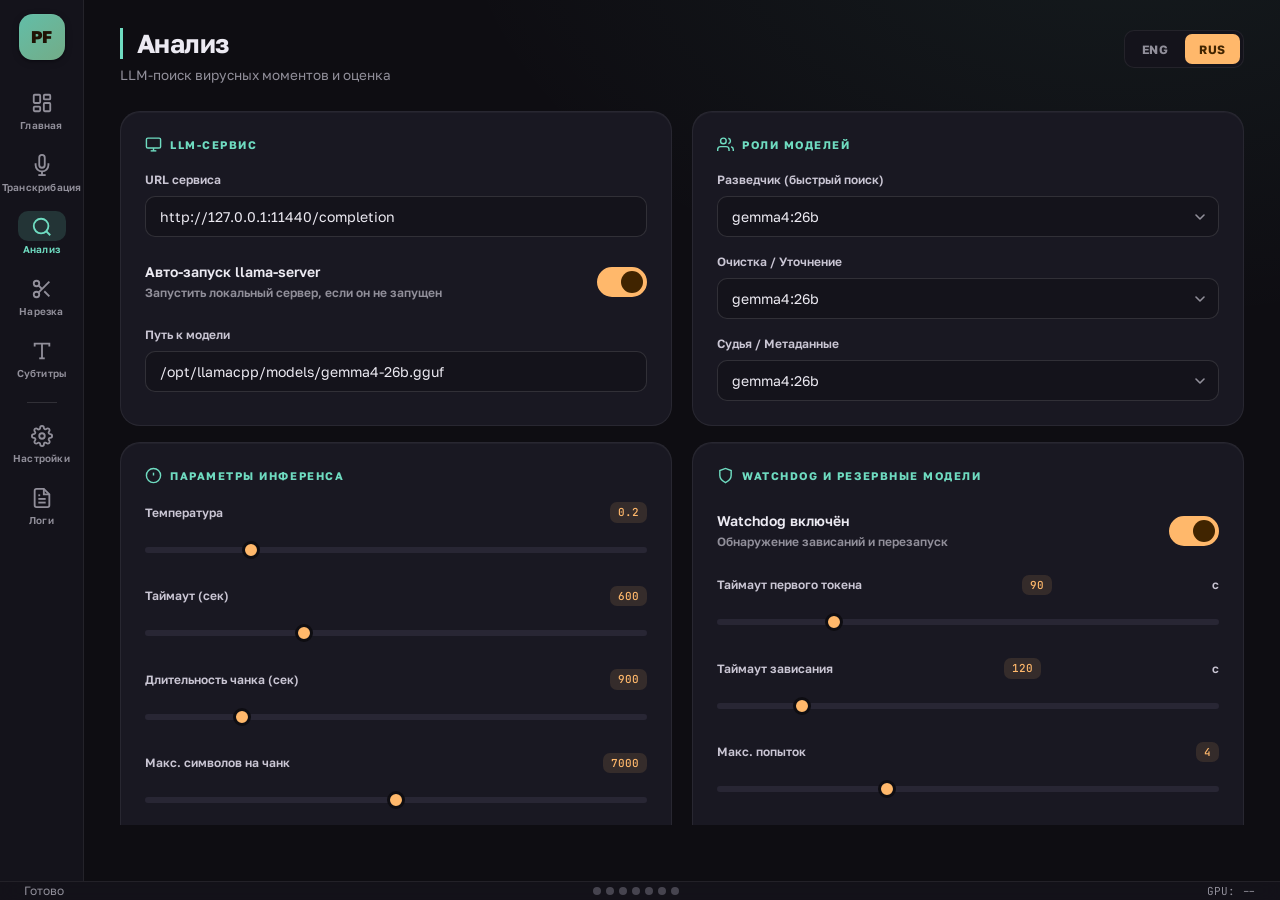
==== commit bf0deb83: "feat(article): retell the episode as a readable, sectioned article After proofreading, gemma4 turns " ====
--- a/gui/analyze.html
+++ b/gui/analyze.html
@@ -329,6 +329,7 @@
           <div class="pipeline-overview-dot" data-stage="transcribe"></div>
           <div class="pipeline-overview-dot" data-stage="diarize"></div>
           <div class="pipeline-overview-dot" data-stage="proofread"></div>
+          <div class="pipeline-overview-dot" data-stage="article"></div>
           <div class="pipeline-overview-dot" data-stage="analyze"></div>
           <div class="pipeline-overview-dot" data-stage="cut"></div>
           <div class="pipeline-overview-dot" data-stage="subtitles"></div>
